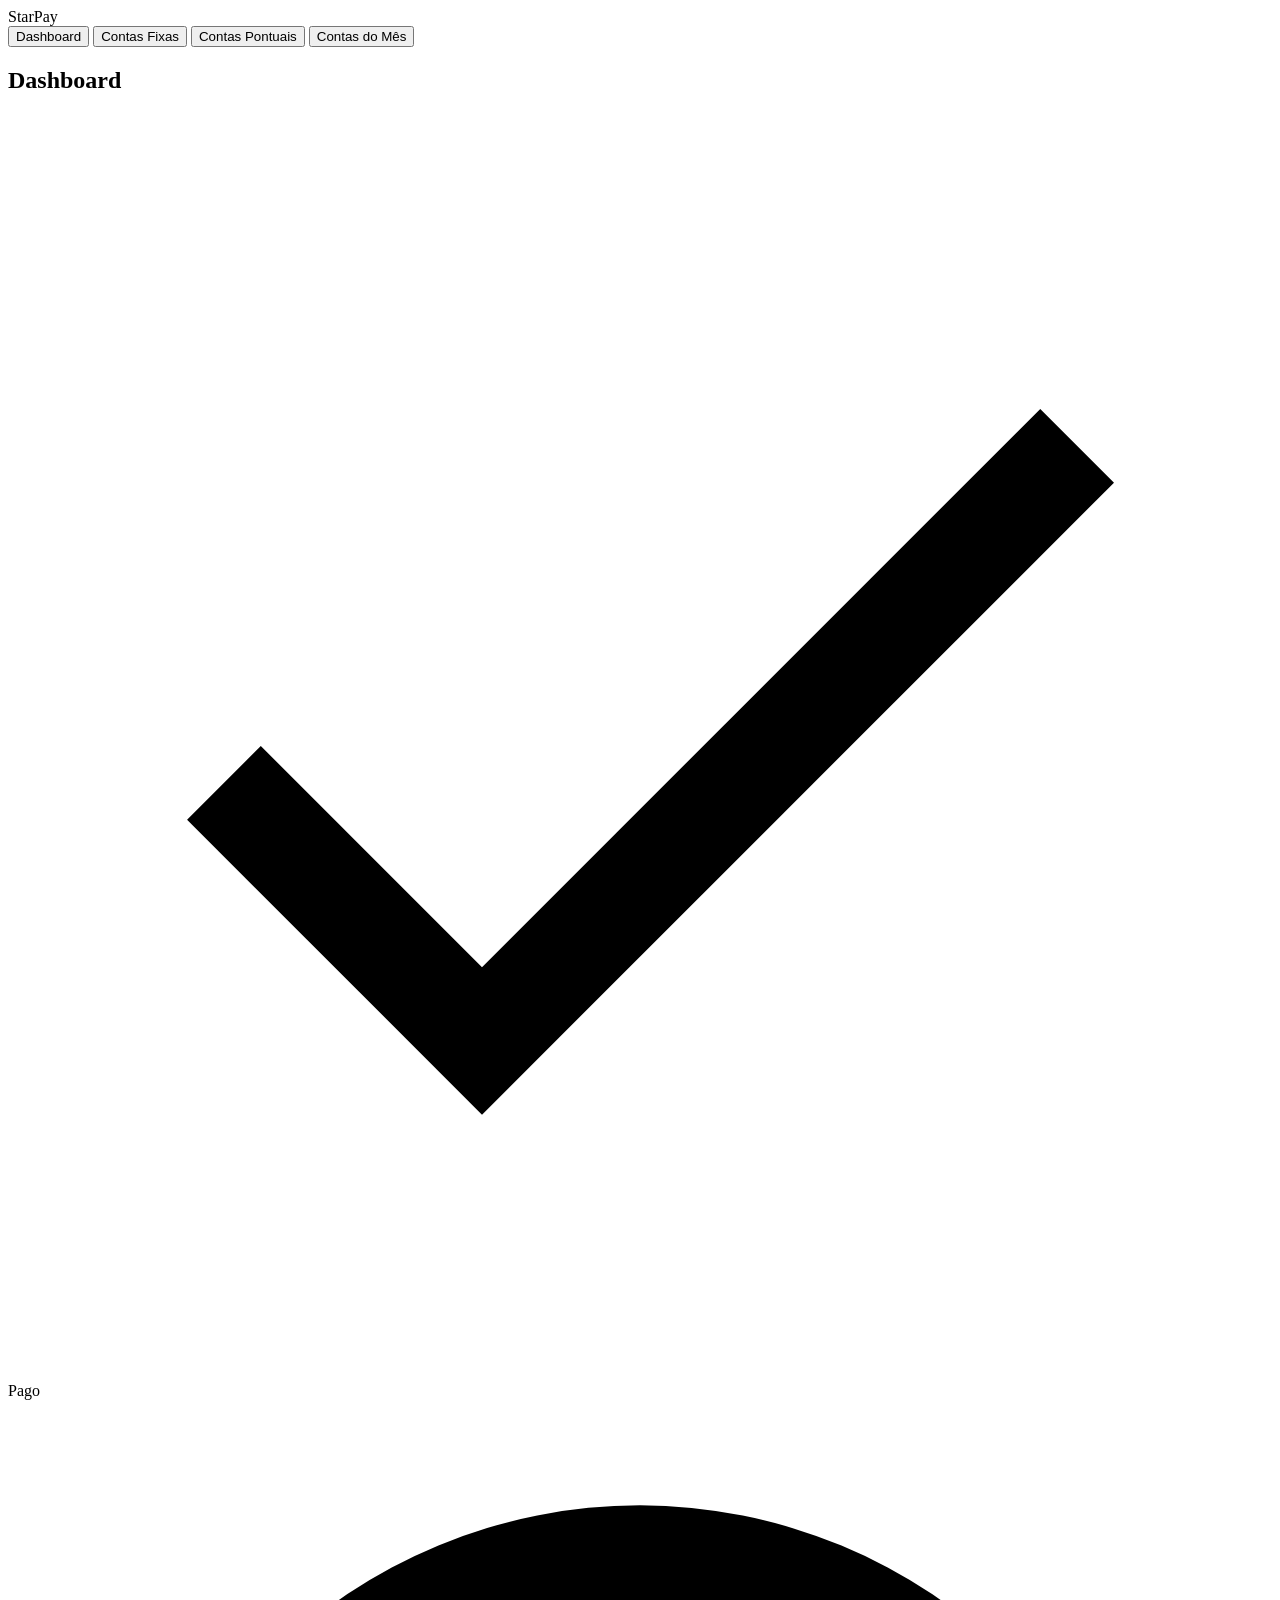
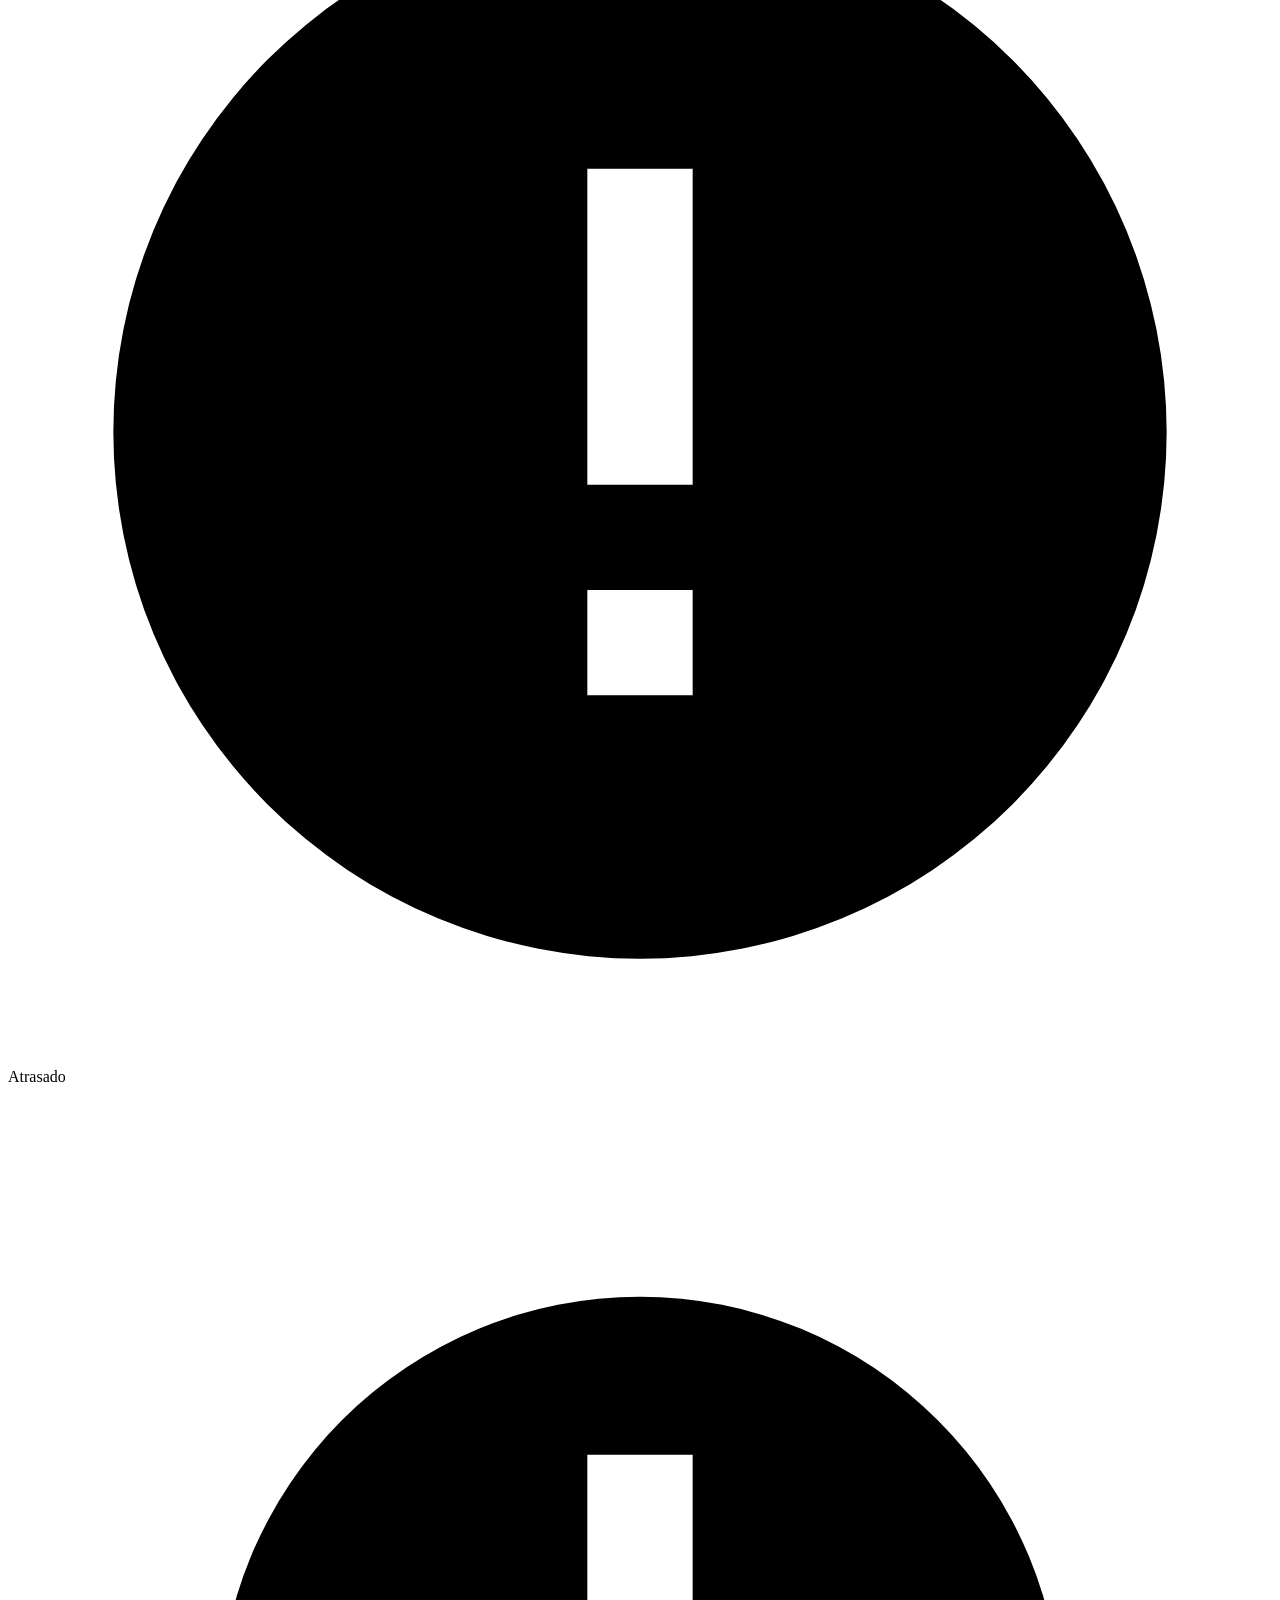
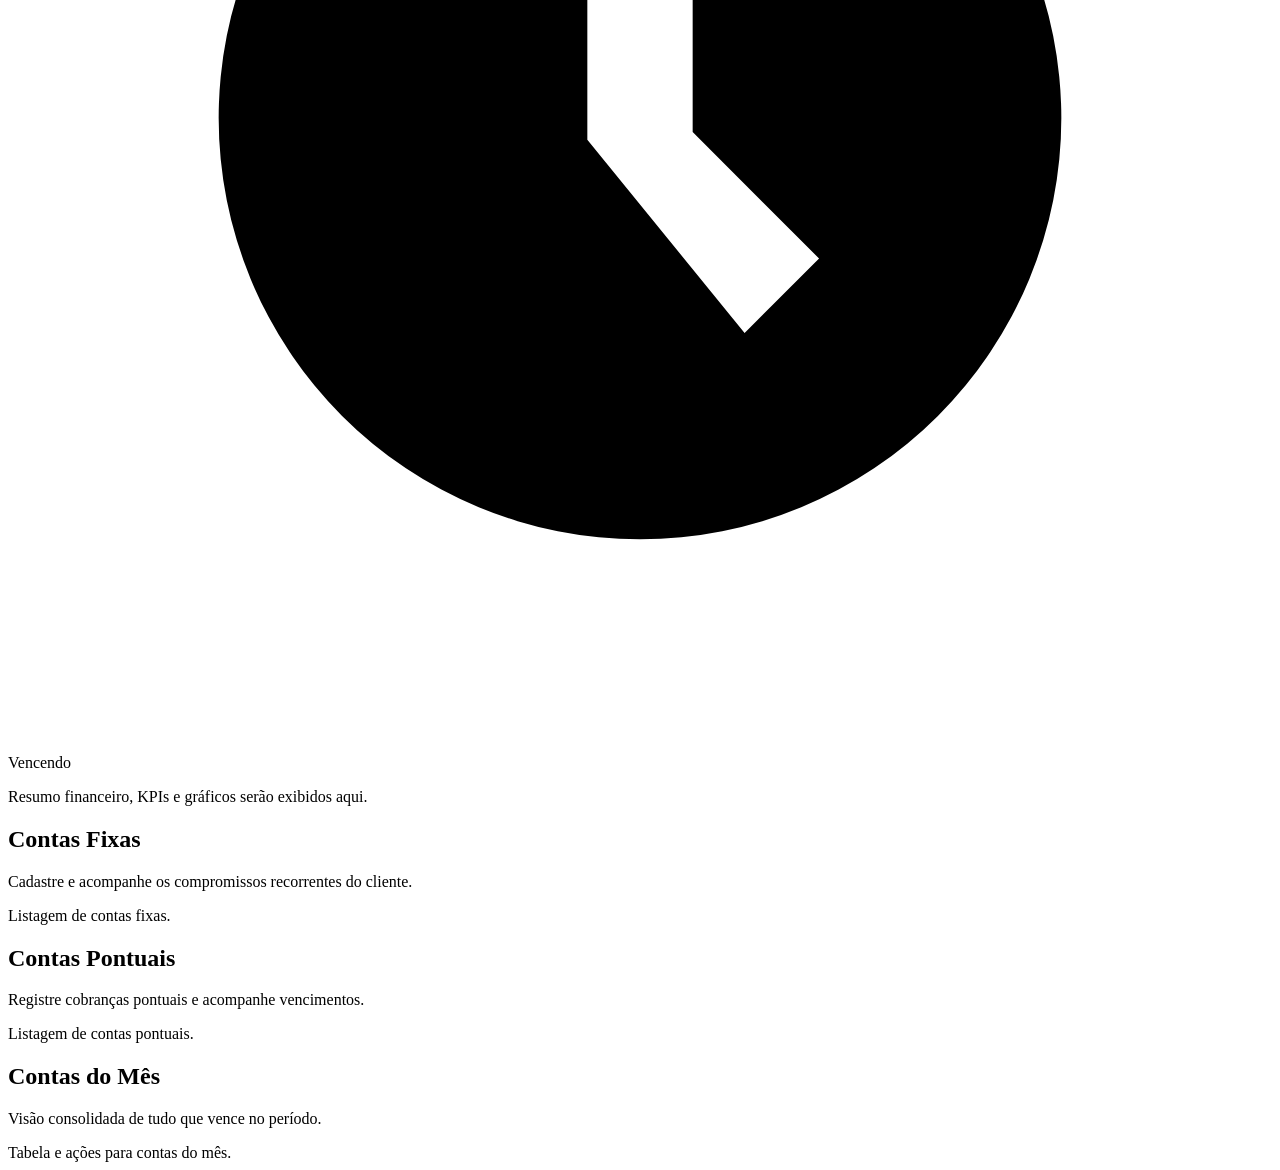
==== webapp/index.html @ 107727ef "Inline forms scripts and integrate with index" ====
<!DOCTYPE html>
<html lang="pt-BR">
<head>
  <meta charset="UTF-8" />
  <meta name="viewport" content="width=device-width, initial-scale=1.0" />
  <title>StarPay | Controle de Contas</title>
  <?!= include('Styles'); ?>
</head>
<body>
  <header class="top-nav">
    <div class="logo">StarPay</div>
    <nav class="nav-links">
      <button class="nav-link" data-section="dashboard">Dashboard</button>
      <button class="nav-link" data-section="contas-fixas">Contas Fixas</button>
      <button class="nav-link" data-section="contas-pontuais">Contas Pontuais</button>
      <button class="nav-link" data-section="contas-mes">Contas do Mês</button>
    </nav>
  </header>

  <main class="main-container">
    <section id="dashboard" class="page-section active">
      <div class="section-header">
        <h1>Dashboard</h1>
        <div class="status-legends">
          <div class="status-item">
            <span class="status-icon paid" aria-hidden="true">
              <svg viewBox="0 0 24 24" role="img" aria-label="Pago"><path d="M9 16.2 4.8 12l-1.4 1.4L9 19 21 7l-1.4-1.4z"></path></svg>
            </span>
            <span class="status-label">Pago</span>
          </div>
          <div class="status-item">
            <span class="status-icon overdue" aria-hidden="true">
              <svg viewBox="0 0 24 24" role="img" aria-label="Atrasado"><path d="M12 2a10 10 0 1 0 10 10A10.011 10.011 0 0 0 12 2zm1 11h-2V7h2zm0 4h-2v-2h2z"></path></svg>
            </span>
            <span class="status-label">Atrasado</span>
          </div>
          <div class="status-item">
            <span class="status-icon due-soon" aria-hidden="true">
              <svg viewBox="0 0 24 24" role="img" aria-label="Vencendo"><path d="M12 4a8 8 0 1 0 8 8 8.009 8.009 0 0 0-8-8zm1 8.268 2.4 2.4-1.414 1.414L11 12.414V7h2z"></path></svg>
            </span>
            <span class="status-label">Vencendo</span>
          </div>
        </div>
      </div>
      <div class="dashboard-placeholder">
        <p>Resumo financeiro, KPIs e gráficos serão exibidos aqui.</p>
      </div>
    </section>

    <section id="contas-fixas" class="page-section">
      <div class="section-header">
        <h1>Contas Fixas</h1>
        <p class="section-subtitle">Cadastre e acompanhe os compromissos recorrentes do cliente.</p>
      </div>
      <div id="conta-fixa-container" class="content-block"></div>
      <div id="lista-contas-fixas" class="content-placeholder">Listagem de contas fixas.</div>
    </section>

    <section id="contas-pontuais" class="page-section">
      <div class="section-header">
        <h1>Contas Pontuais</h1>
        <p class="section-subtitle">Registre cobranças pontuais e acompanhe vencimentos.</p>
      </div>
      <div id="conta-pontual-container" class="content-block"></div>
      <div id="lista-contas-pontuais" class="content-placeholder">Listagem de contas pontuais.</div>
    </section>

    <section id="contas-mes" class="page-section">
      <div class="section-header">
        <h1>Contas do Mês</h1>
        <p class="section-subtitle">Visão consolidada de tudo que vence no período.</p>
      </div>
      <div class="content-placeholder">Tabela e ações para contas do mês.</div>
    </section>
  </main>

  <div id="toast-container" aria-live="polite" aria-atomic="true"></div>

  <?!= include('App'); ?>
  <?!= include('components/forms'); ?>
</body>
</html>
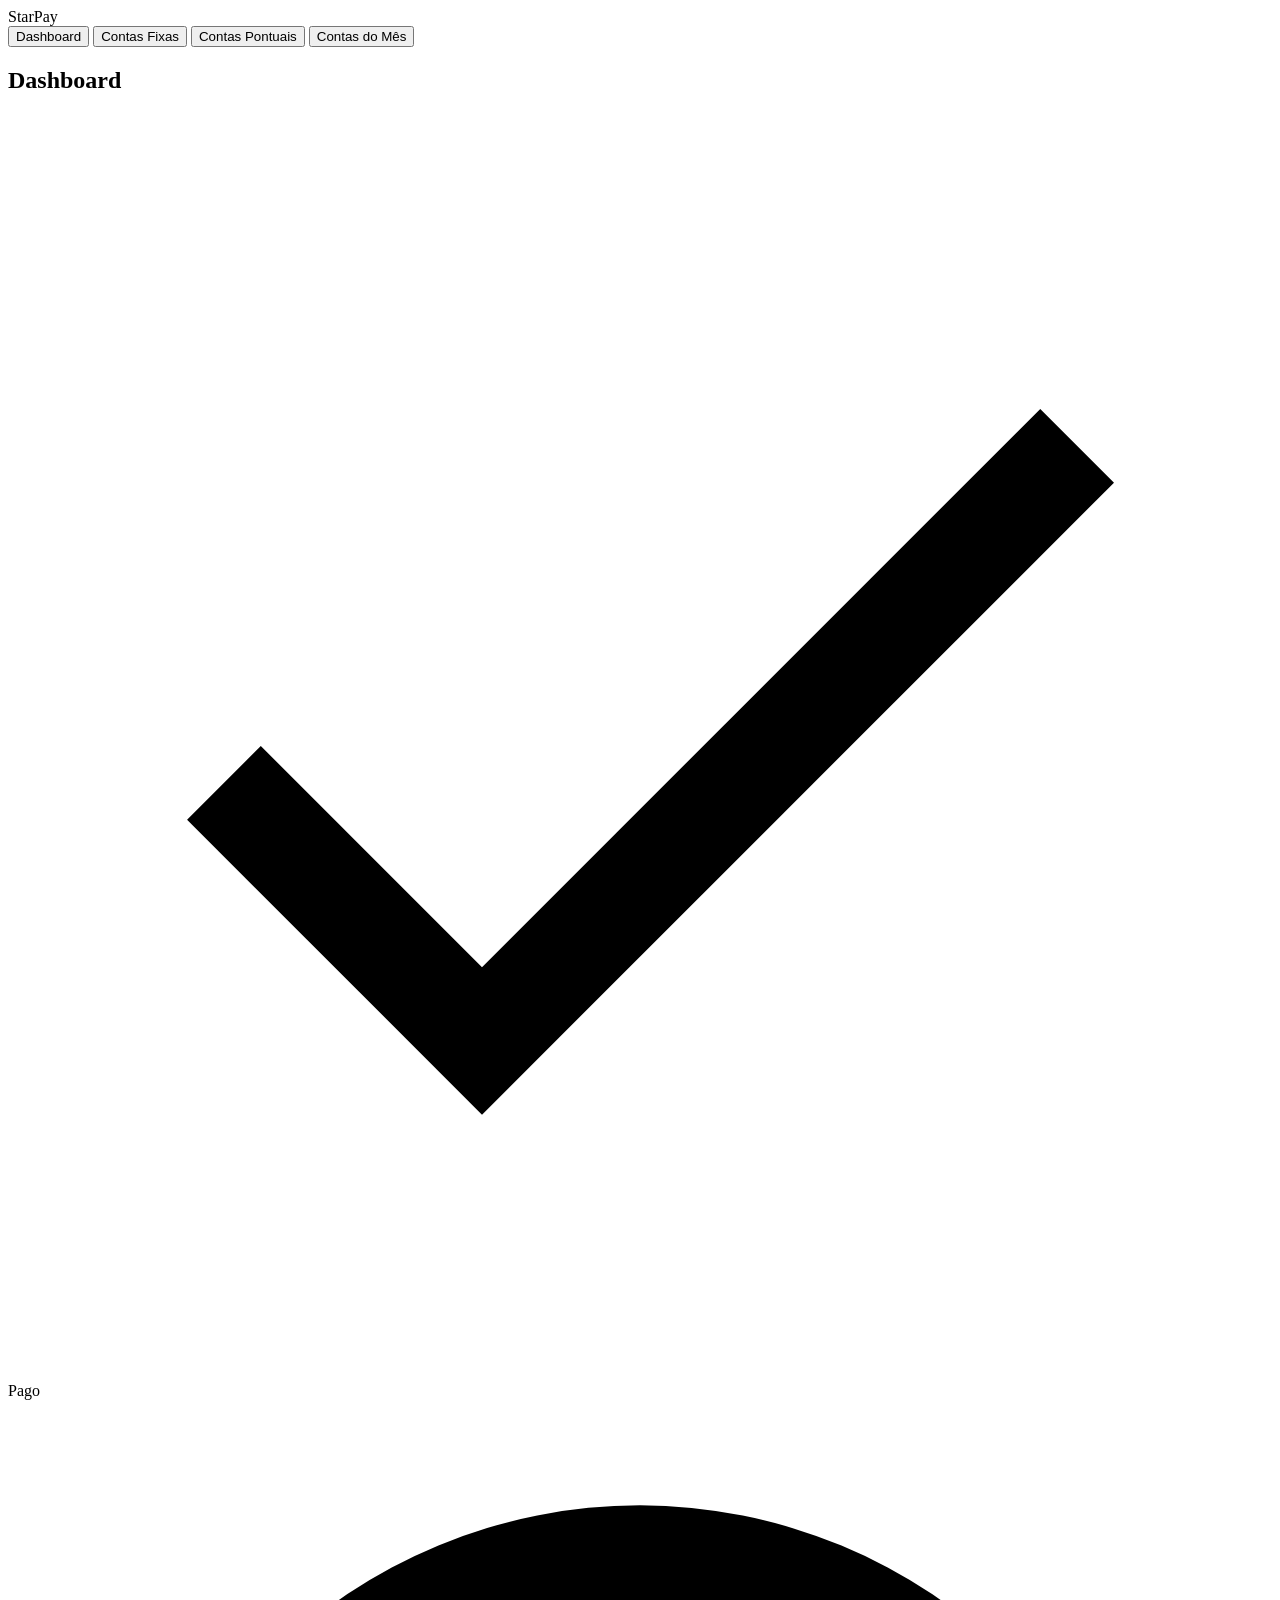
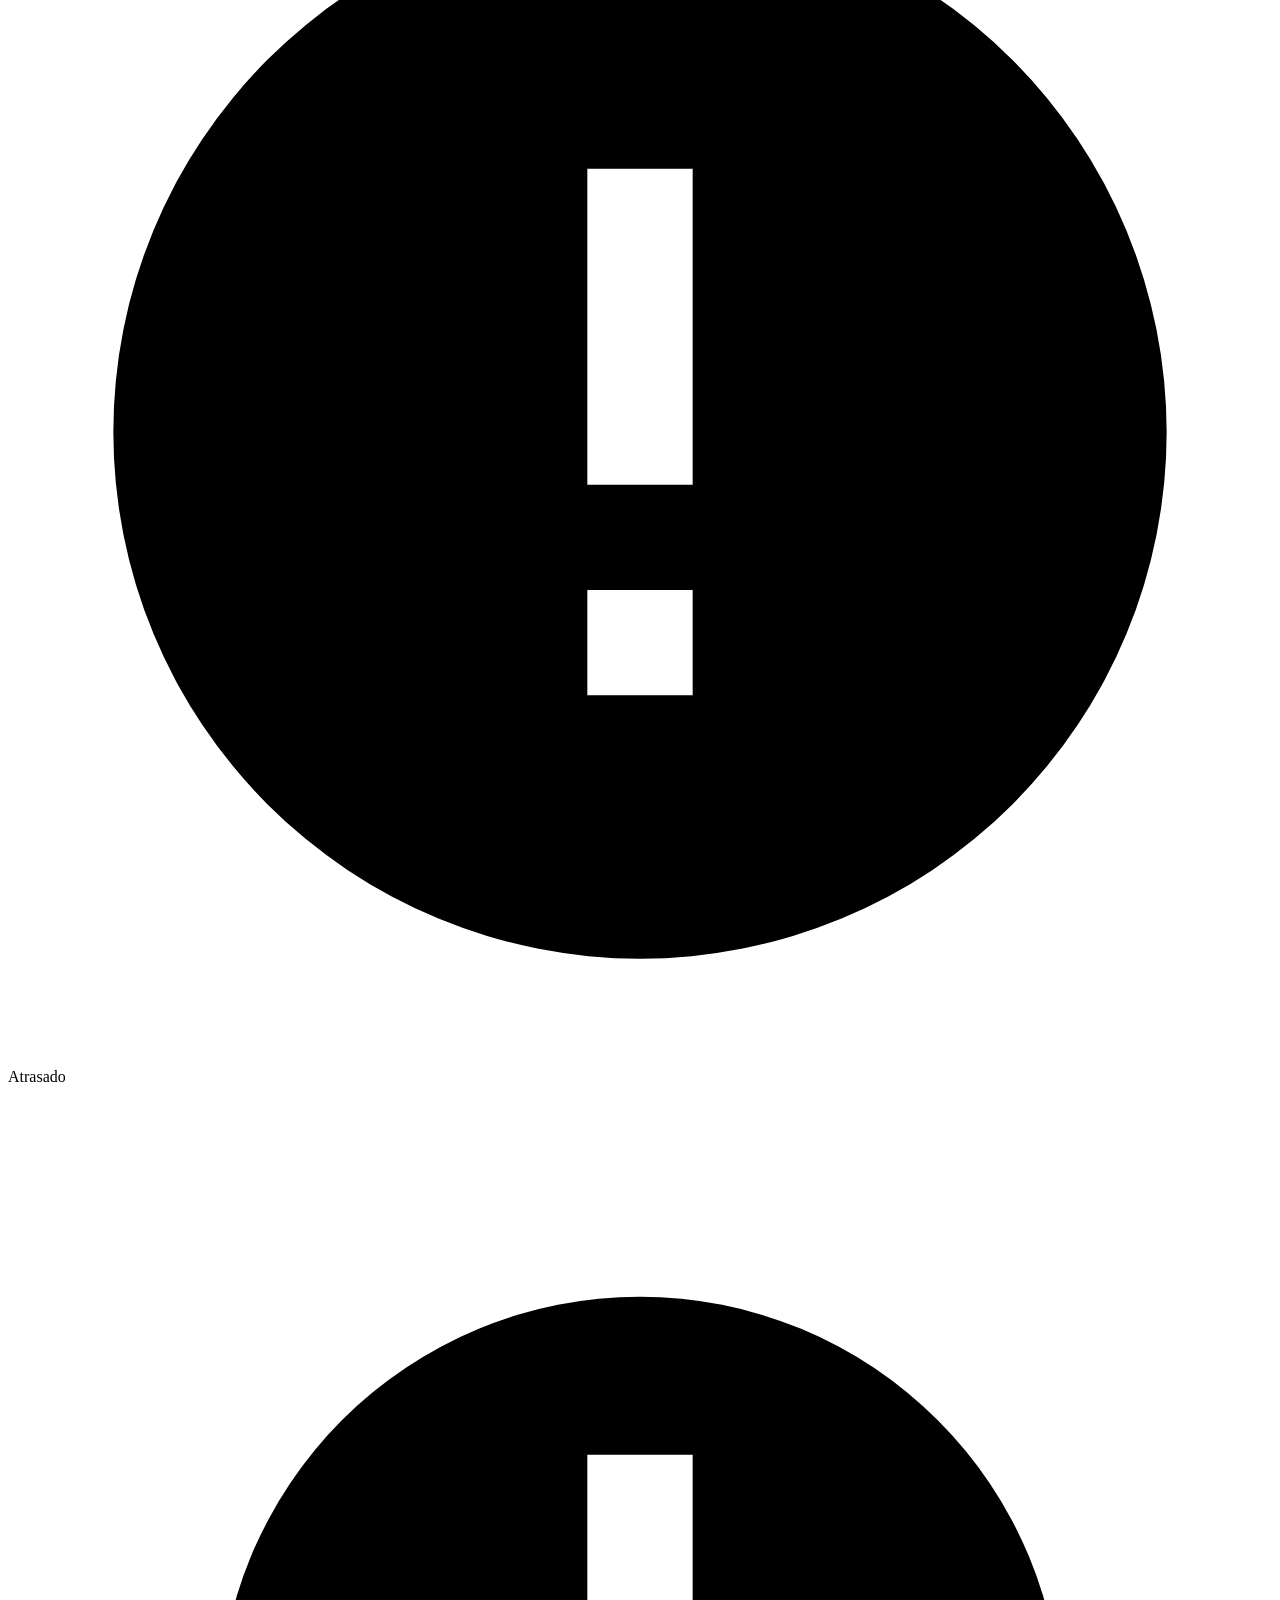
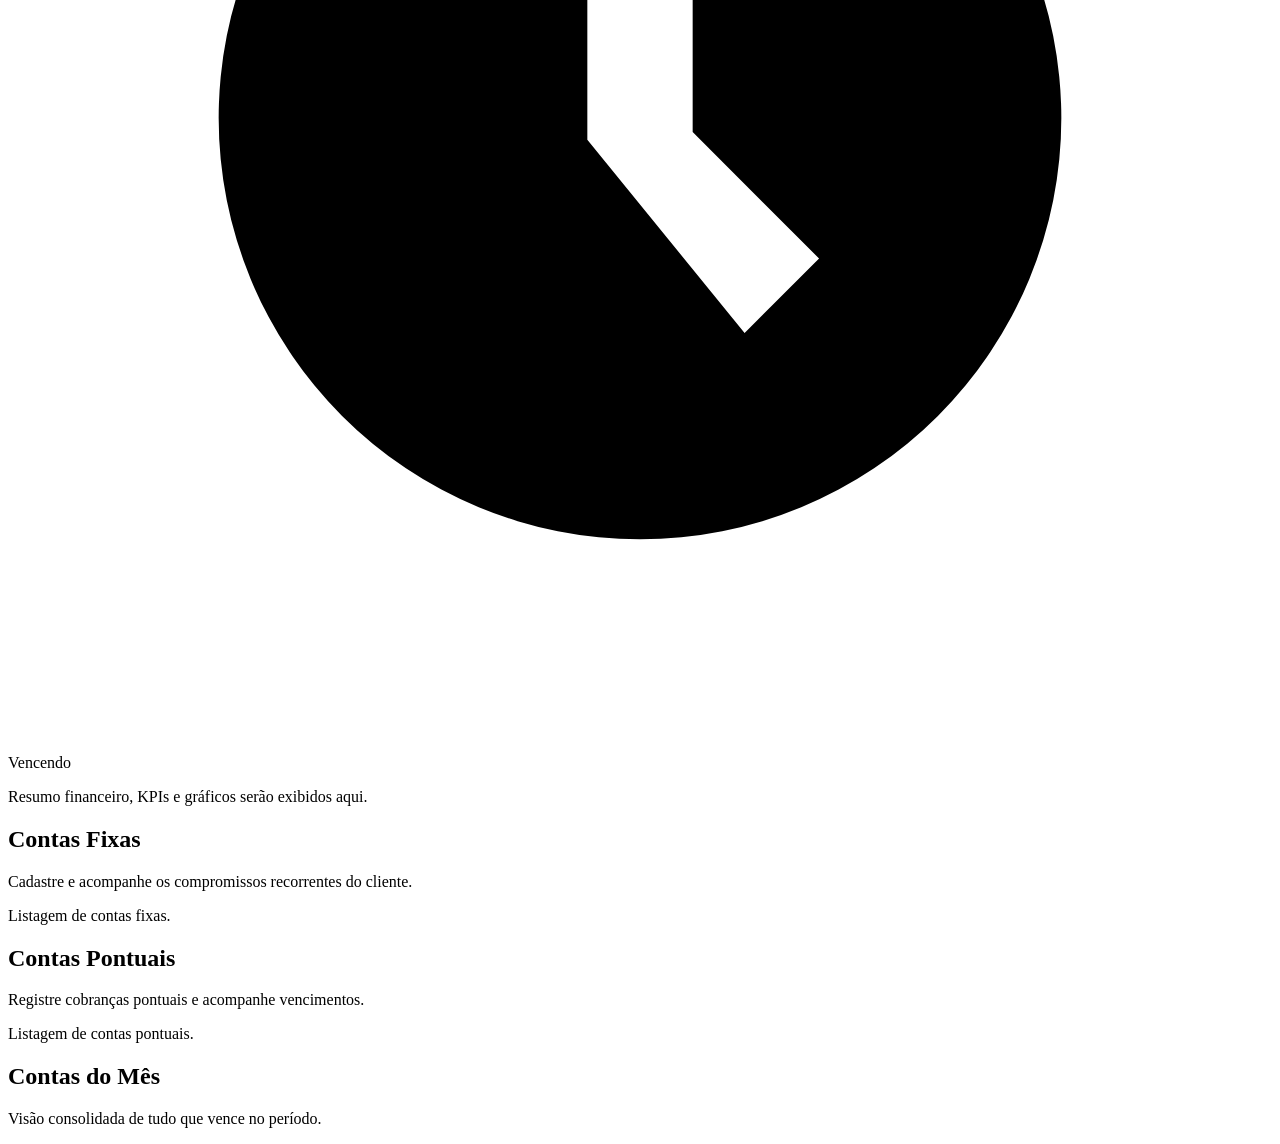
==== commit cd115a6f: "Add Apps Script index with Contas do Mês include" ====
--- a/webapp/index.html
+++ b/webapp/index.html
@@ -70,13 +70,22 @@
         <h1>Contas do Mês</h1>
         <p class="section-subtitle">Visão consolidada de tudo que vence no período.</p>
       </div>
-      <div class="content-placeholder">Tabela e ações para contas do mês.</div>
+      <?!= include('components/contasMes'); ?>
     </section>
   </main>
 
   <div id="toast-container" aria-live="polite" aria-atomic="true"></div>
 
   <?!= include('App'); ?>
-  <?!= include('components/forms'); ?>
+  <?!= include('forms'); ?>
+
+  <script>
+    // Carrega automaticamente as contas do mês assim que o DOM estiver pronto
+    document.addEventListener('DOMContentLoaded', () => {
+      if (typeof carregarContasMes === 'function') {
+        carregarContasMes();
+      }
+    });
+  </script>
 </body>
 </html>
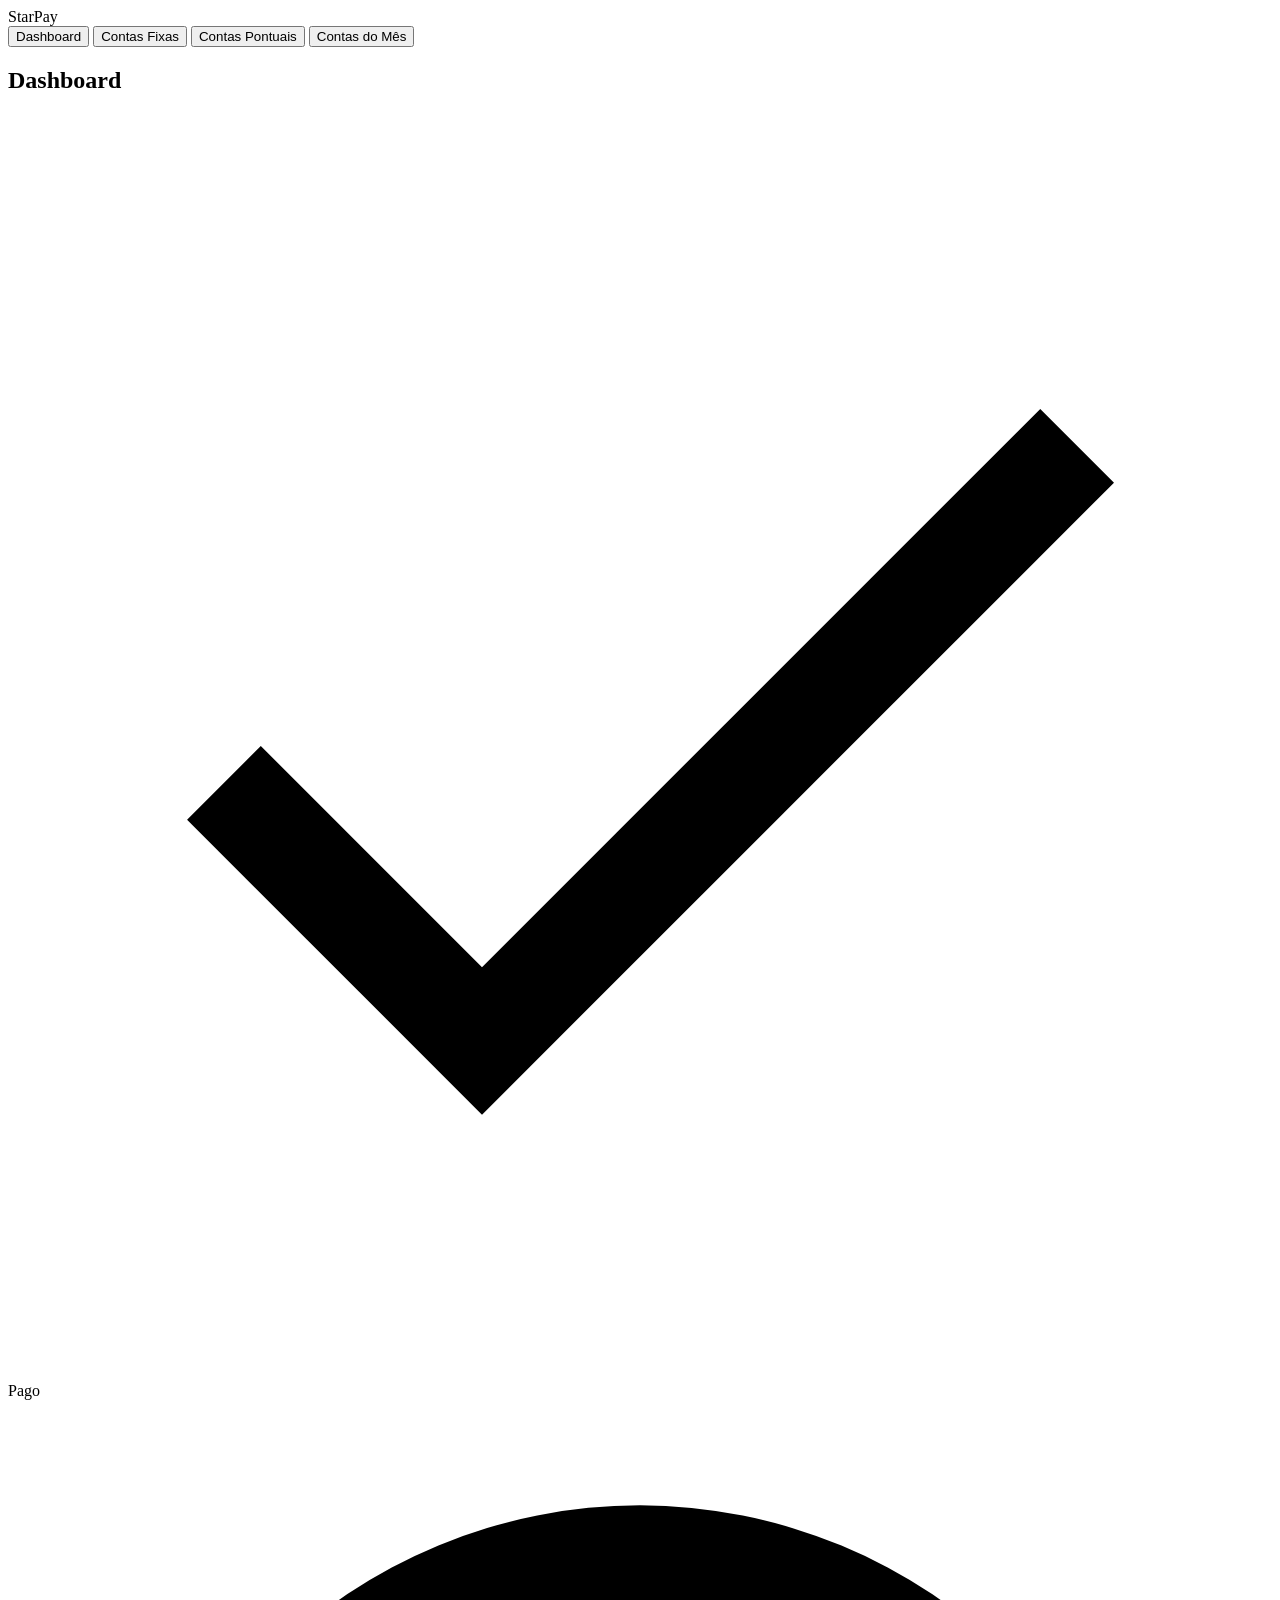
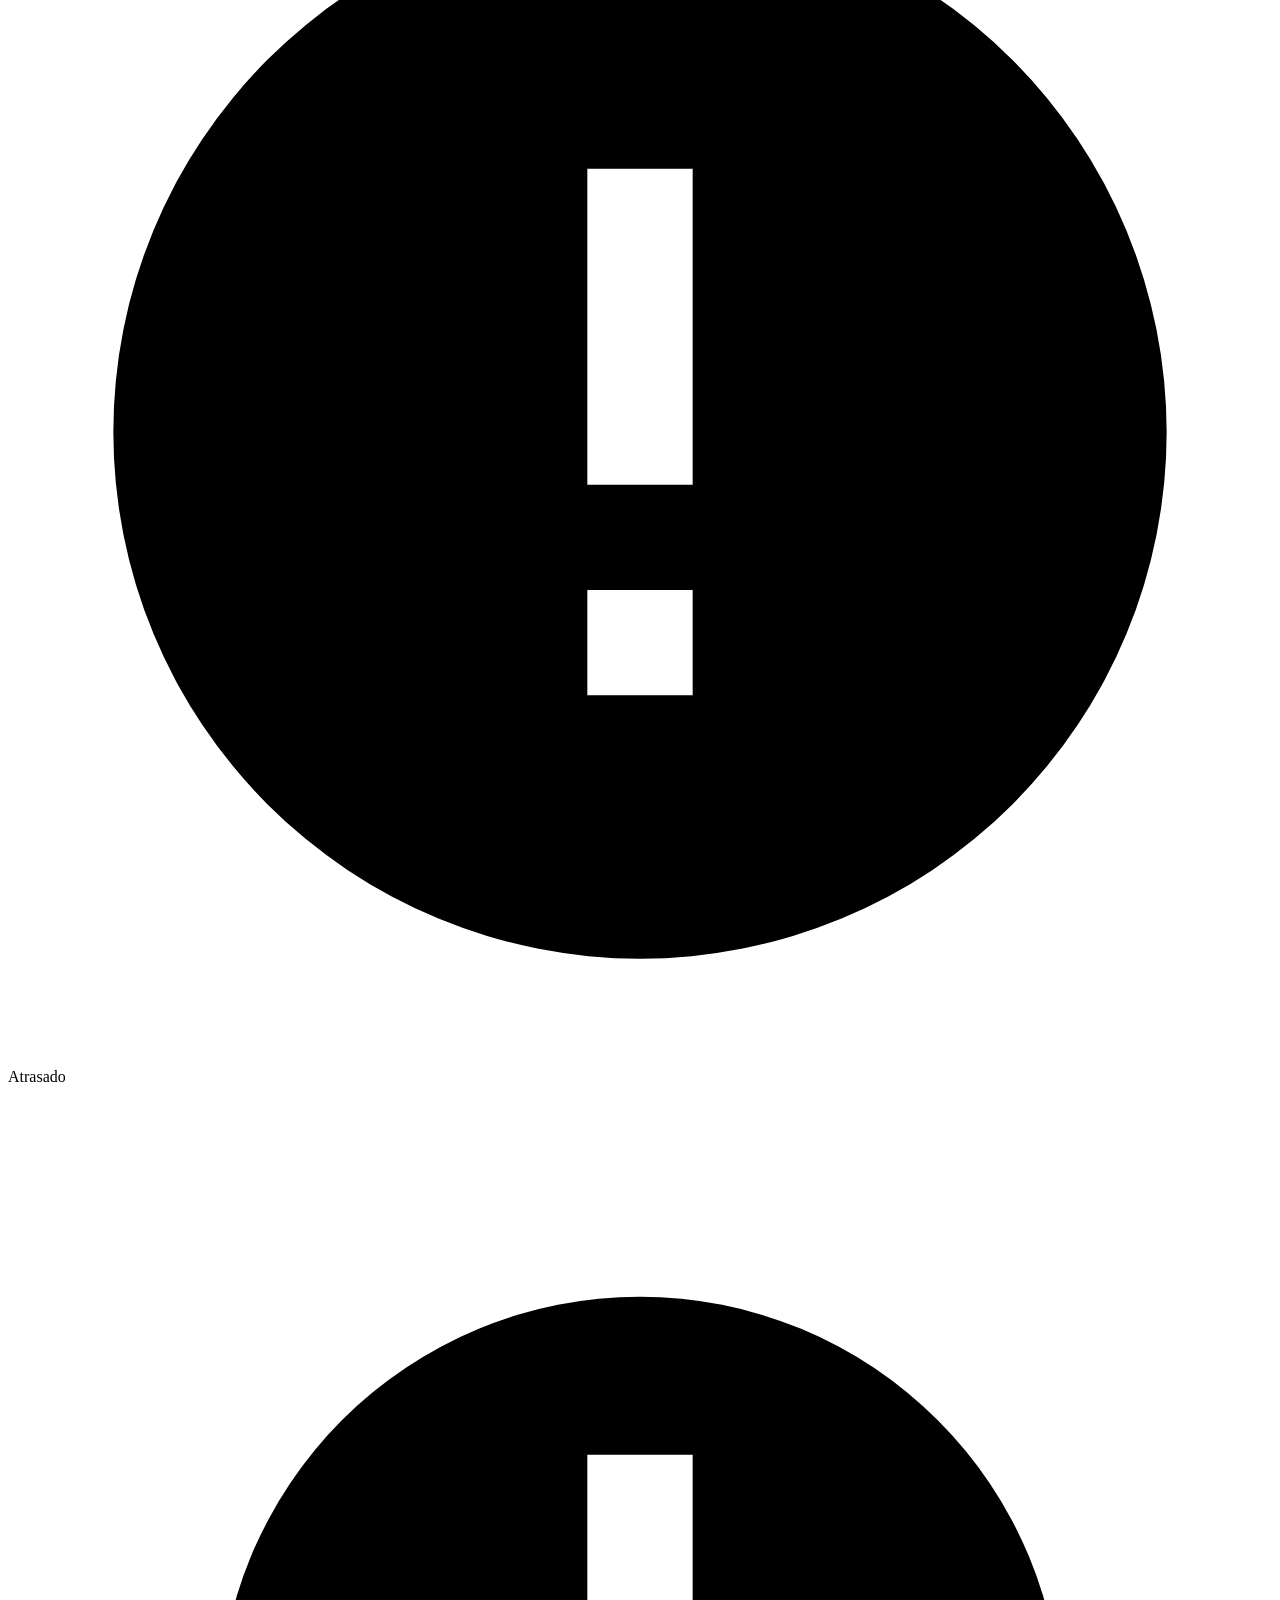
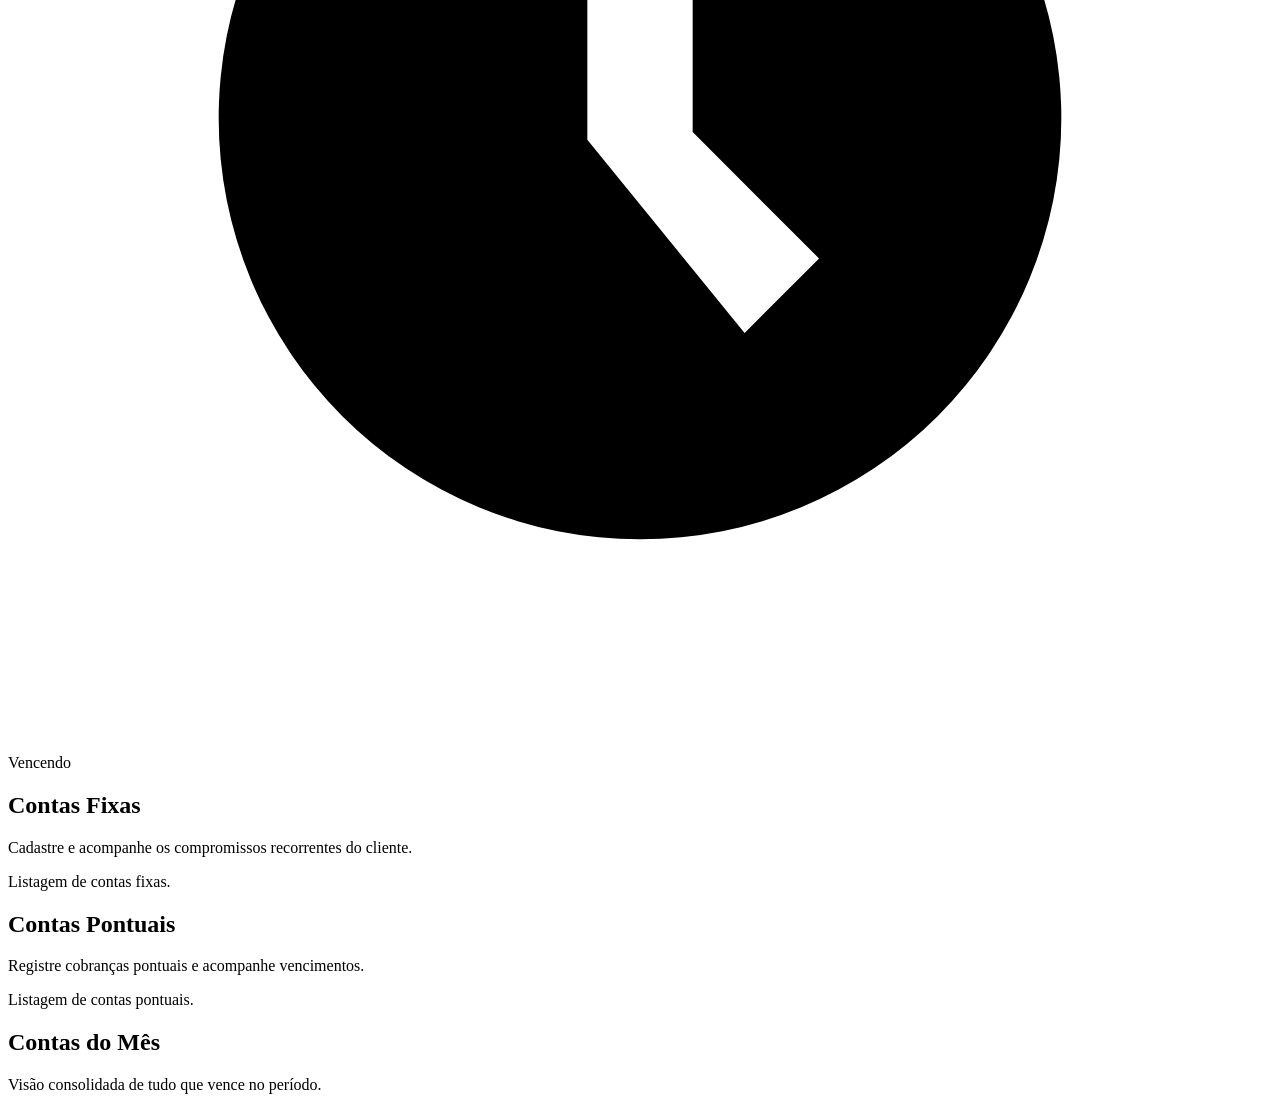
==== commit 22a3b287: "Add Apps Script index shell and dashboard setup guide" ====
--- a/webapp/index.html
+++ b/webapp/index.html
@@ -42,9 +42,7 @@
           </div>
         </div>
       </div>
-      <div class="dashboard-placeholder">
-        <p>Resumo financeiro, KPIs e gráficos serão exibidos aqui.</p>
-      </div>
+      <?!= include('components/dashboard'); ?>
     </section>
 
     <section id="contas-fixas" class="page-section">
@@ -70,7 +68,7 @@
         <h1>Contas do Mês</h1>
         <p class="section-subtitle">Visão consolidada de tudo que vence no período.</p>
       </div>
-      <?!= include('components/contasMes'); ?>
+      <?!= include('contasMes'); ?>
     </section>
   </main>
 
@@ -80,8 +78,11 @@
   <?!= include('forms'); ?>
 
   <script>
-    // Carrega automaticamente as contas do mês assim que o DOM estiver pronto
     document.addEventListener('DOMContentLoaded', () => {
+      if (typeof loadDashboard === 'function') {
+        loadDashboard();
+      }
+
       if (typeof carregarContasMes === 'function') {
         carregarContasMes();
       }
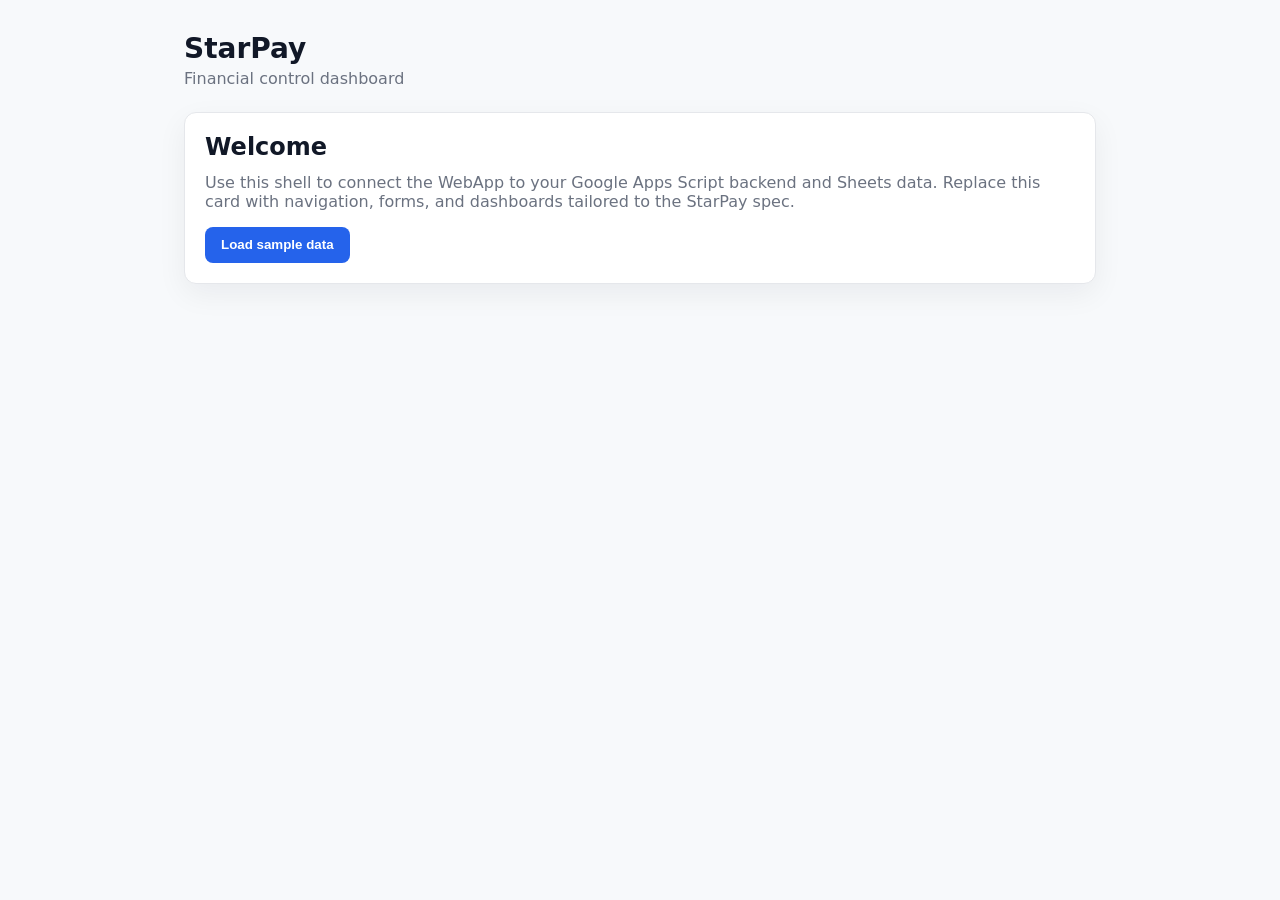
==== commit 9437e540: "Merge pull request #1 from phdpazetto-lab/codex/set-up-project-structure-and-files Set up Apps Scrip" ====
--- a/webapp/index.html
+++ b/webapp/index.html
@@ -1,92 +1,24 @@
 <!DOCTYPE html>
-<html lang="pt-BR">
-<head>
-  <meta charset="UTF-8" />
-  <meta name="viewport" content="width=device-width, initial-scale=1.0" />
-  <title>StarPay | Controle de Contas</title>
-  <?!= include('Styles'); ?>
-</head>
-<body>
-  <header class="top-nav">
-    <div class="logo">StarPay</div>
-    <nav class="nav-links">
-      <button class="nav-link" data-section="dashboard">Dashboard</button>
-      <button class="nav-link" data-section="contas-fixas">Contas Fixas</button>
-      <button class="nav-link" data-section="contas-pontuais">Contas Pontuais</button>
-      <button class="nav-link" data-section="contas-mes">Contas do Mês</button>
-    </nav>
-  </header>
-
-  <main class="main-container">
-    <section id="dashboard" class="page-section active">
-      <div class="section-header">
-        <h1>Dashboard</h1>
-        <div class="status-legends">
-          <div class="status-item">
-            <span class="status-icon paid" aria-hidden="true">
-              <svg viewBox="0 0 24 24" role="img" aria-label="Pago"><path d="M9 16.2 4.8 12l-1.4 1.4L9 19 21 7l-1.4-1.4z"></path></svg>
-            </span>
-            <span class="status-label">Pago</span>
-          </div>
-          <div class="status-item">
-            <span class="status-icon overdue" aria-hidden="true">
-              <svg viewBox="0 0 24 24" role="img" aria-label="Atrasado"><path d="M12 2a10 10 0 1 0 10 10A10.011 10.011 0 0 0 12 2zm1 11h-2V7h2zm0 4h-2v-2h2z"></path></svg>
-            </span>
-            <span class="status-label">Atrasado</span>
-          </div>
-          <div class="status-item">
-            <span class="status-icon due-soon" aria-hidden="true">
-              <svg viewBox="0 0 24 24" role="img" aria-label="Vencendo"><path d="M12 4a8 8 0 1 0 8 8 8.009 8.009 0 0 0-8-8zm1 8.268 2.4 2.4-1.414 1.414L11 12.414V7h2z"></path></svg>
-            </span>
-            <span class="status-label">Vencendo</span>
-          </div>
-        </div>
-      </div>
-      <?!= include('components/dashboard'); ?>
-    </section>
-
-    <section id="contas-fixas" class="page-section">
-      <div class="section-header">
-        <h1>Contas Fixas</h1>
-        <p class="section-subtitle">Cadastre e acompanhe os compromissos recorrentes do cliente.</p>
-      </div>
-      <div id="conta-fixa-container" class="content-block"></div>
-      <div id="lista-contas-fixas" class="content-placeholder">Listagem de contas fixas.</div>
-    </section>
-
-    <section id="contas-pontuais" class="page-section">
-      <div class="section-header">
-        <h1>Contas Pontuais</h1>
-        <p class="section-subtitle">Registre cobranças pontuais e acompanhe vencimentos.</p>
-      </div>
-      <div id="conta-pontual-container" class="content-block"></div>
-      <div id="lista-contas-pontuais" class="content-placeholder">Listagem de contas pontuais.</div>
-    </section>
-
-    <section id="contas-mes" class="page-section">
-      <div class="section-header">
-        <h1>Contas do Mês</h1>
-        <p class="section-subtitle">Visão consolidada de tudo que vence no período.</p>
-      </div>
-      <?!= include('contasMes'); ?>
-    </section>
-  </main>
-
-  <div id="toast-container" aria-live="polite" aria-atomic="true"></div>
-
-  <?!= include('App'); ?>
-  <?!= include('forms'); ?>
-
-  <script>
-    document.addEventListener('DOMContentLoaded', () => {
-      if (typeof loadDashboard === 'function') {
-        loadDashboard();
-      }
-
-      if (typeof carregarContasMes === 'function') {
-        carregarContasMes();
-      }
-    });
-  </script>
-</body>
+<html lang="en">
+  <head>
+    <meta charset="UTF-8" />
+    <meta name="viewport" content="width=device-width, initial-scale=1.0" />
+    <title>StarPay WebApp</title>
+    <link rel="stylesheet" href="./styles.css" />
+  </head>
+  <body>
+    <div id="app" class="app-shell">
+      <header class="app-header">
+        <h1>StarPay</h1>
+        <p class="subtitle">Financial control dashboard</p>
+      </header>
+      <main class="app-main">
+        <section class="card" id="main-content">
+          <h2>Welcome</h2>
+          <p>Connect this shell to your Google Apps Script backend to start building the StarPay experience.</p>
+        </section>
+      </main>
+    </div>
+    <script type="module" src="./app.js"></script>
+  </body>
 </html>
--- a/webapp/styles.css
+++ b/webapp/styles.css
@@ -0,0 +1,87 @@
+:root {
+  --bg: #f7f9fb;
+  --card: #ffffff;
+  --text: #111827;
+  --muted: #6b7280;
+  --accent: #2563eb;
+  --border: #e5e7eb;
+}
+
+* {
+  box-sizing: border-box;
+}
+
+body {
+  margin: 0;
+  font-family: "Inter", system-ui, -apple-system, BlinkMacSystemFont, "Segoe UI", sans-serif;
+  background: var(--bg);
+  color: var(--text);
+}
+
+.app-shell {
+  min-height: 100vh;
+  display: flex;
+  flex-direction: column;
+  max-width: 960px;
+  margin: 0 auto;
+  padding: 2rem 1.5rem 3rem;
+}
+
+.app-header {
+  display: flex;
+  flex-direction: column;
+  gap: 0.25rem;
+  margin-bottom: 1.5rem;
+}
+
+.app-header h1 {
+  font-size: 1.75rem;
+  margin: 0;
+}
+
+.subtitle {
+  color: var(--muted);
+  margin: 0;
+}
+
+.app-main {
+  display: grid;
+  gap: 1rem;
+}
+
+.card {
+  background: var(--card);
+  border: 1px solid var(--border);
+  border-radius: 12px;
+  padding: 1.25rem;
+  box-shadow: 0 10px 30px rgba(17, 24, 39, 0.06);
+}
+
+.card h2 {
+  margin-top: 0;
+  margin-bottom: 0.75rem;
+}
+
+.button-primary {
+  display: inline-flex;
+  align-items: center;
+  gap: 0.35rem;
+  padding: 0.65rem 1rem;
+  background: var(--accent);
+  color: #fff;
+  border-radius: 8px;
+  border: none;
+  cursor: pointer;
+  font-weight: 600;
+  transition: transform 120ms ease, box-shadow 120ms ease;
+}
+
+.button-primary:hover {
+  transform: translateY(-1px);
+  box-shadow: 0 10px 20px rgba(37, 99, 235, 0.2);
+}
+
+.section-description {
+  color: var(--muted);
+  margin-top: 0;
+}
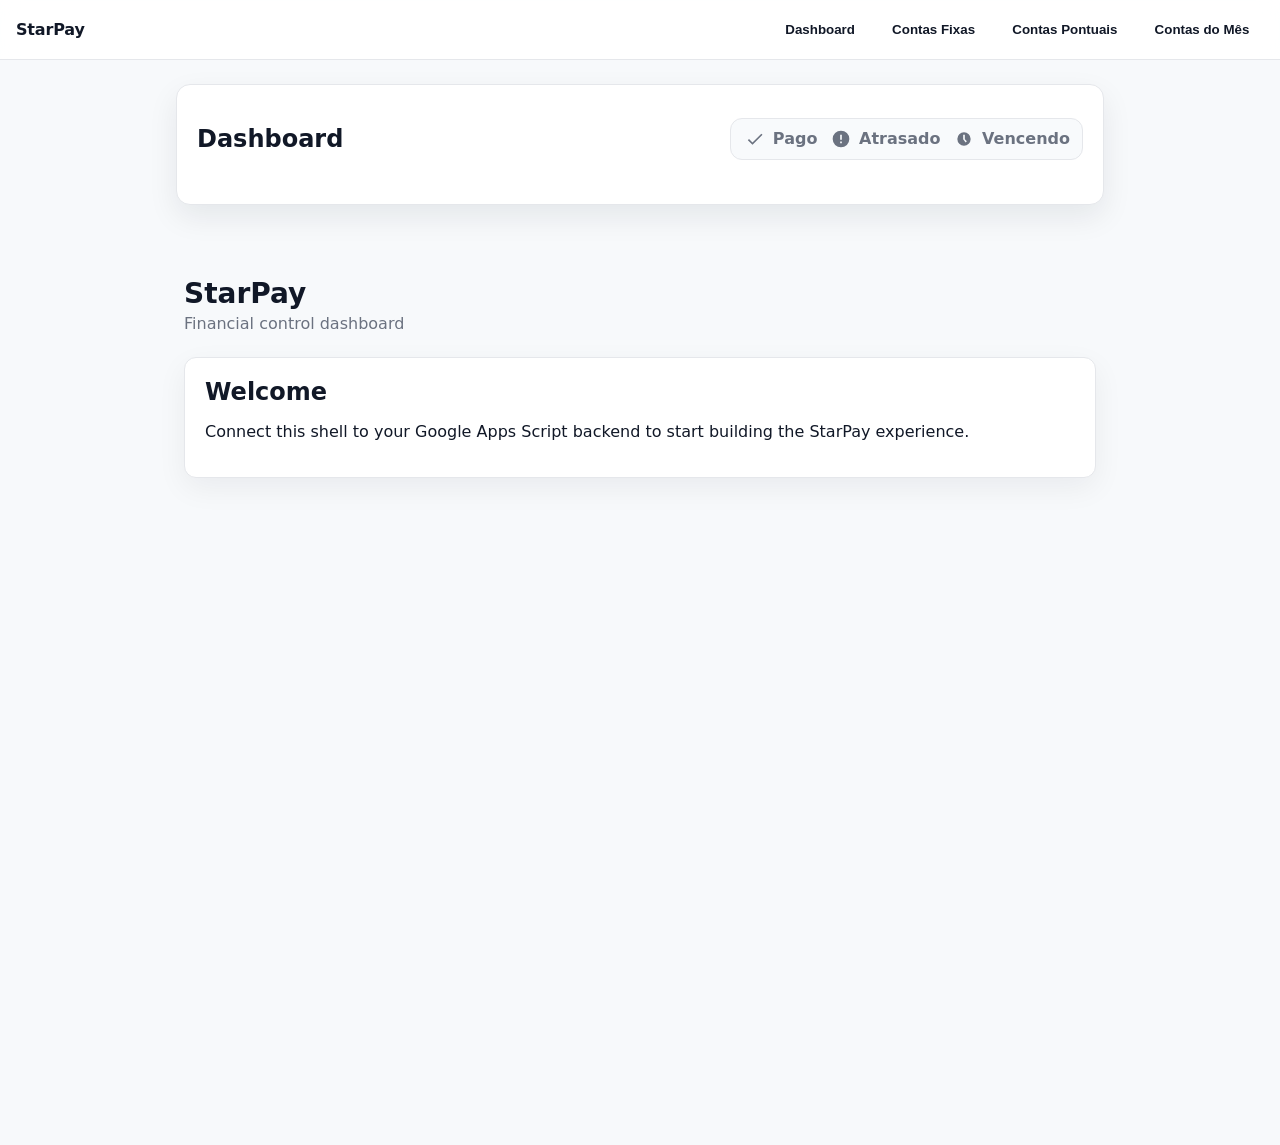
==== commit b5c33c44: "Merge branch 'ReadMe' into codex/add-kpi-computation-and-rendering" ====
--- a/webapp/index.html
+++ b/webapp/index.html
@@ -1,4 +1,94 @@
 <!DOCTYPE html>
+<html lang="pt-BR">
+<head>
+  <meta charset="UTF-8" />
+  <meta name="viewport" content="width=device-width, initial-scale=1.0" />
+  <title>StarPay | Controle de Contas</title>
+  <?!= include('Styles'); ?>
+</head>
+<body>
+  <header class="top-nav">
+    <div class="logo">StarPay</div>
+    <nav class="nav-links">
+      <button class="nav-link" data-section="dashboard">Dashboard</button>
+      <button class="nav-link" data-section="contas-fixas">Contas Fixas</button>
+      <button class="nav-link" data-section="contas-pontuais">Contas Pontuais</button>
+      <button class="nav-link" data-section="contas-mes">Contas do Mês</button>
+    </nav>
+  </header>
+
+  <main class="main-container">
+    <section id="dashboard" class="page-section active">
+      <div class="section-header">
+        <h1>Dashboard</h1>
+        <div class="status-legends">
+          <div class="status-item">
+            <span class="status-icon paid" aria-hidden="true">
+              <svg viewBox="0 0 24 24" role="img" aria-label="Pago"><path d="M9 16.2 4.8 12l-1.4 1.4L9 19 21 7l-1.4-1.4z"></path></svg>
+            </span>
+            <span class="status-label">Pago</span>
+          </div>
+          <div class="status-item">
+            <span class="status-icon overdue" aria-hidden="true">
+              <svg viewBox="0 0 24 24" role="img" aria-label="Atrasado"><path d="M12 2a10 10 0 1 0 10 10A10.011 10.011 0 0 0 12 2zm1 11h-2V7h2zm0 4h-2v-2h2z"></path></svg>
+            </span>
+            <span class="status-label">Atrasado</span>
+          </div>
+          <div class="status-item">
+            <span class="status-icon due-soon" aria-hidden="true">
+              <svg viewBox="0 0 24 24" role="img" aria-label="Vencendo"><path d="M12 4a8 8 0 1 0 8 8 8.009 8.009 0 0 0-8-8zm1 8.268 2.4 2.4-1.414 1.414L11 12.414V7h2z"></path></svg>
+            </span>
+            <span class="status-label">Vencendo</span>
+          </div>
+        </div>
+      </div>
+      <?!= include('components/dashboard'); ?>
+    </section>
+
+    <section id="contas-fixas" class="page-section">
+      <div class="section-header">
+        <h1>Contas Fixas</h1>
+        <p class="section-subtitle">Cadastre e acompanhe os compromissos recorrentes do cliente.</p>
+      </div>
+      <div id="conta-fixa-container" class="content-block"></div>
+      <div id="lista-contas-fixas" class="content-placeholder">Listagem de contas fixas.</div>
+    </section>
+
+    <section id="contas-pontuais" class="page-section">
+      <div class="section-header">
+        <h1>Contas Pontuais</h1>
+        <p class="section-subtitle">Registre cobranças pontuais e acompanhe vencimentos.</p>
+      </div>
+      <div id="conta-pontual-container" class="content-block"></div>
+      <div id="lista-contas-pontuais" class="content-placeholder">Listagem de contas pontuais.</div>
+    </section>
+
+    <section id="contas-mes" class="page-section">
+      <div class="section-header">
+        <h1>Contas do Mês</h1>
+        <p class="section-subtitle">Visão consolidada de tudo que vence no período.</p>
+      </div>
+      <?!= include('contasMes'); ?>
+    </section>
+  </main>
+
+  <div id="toast-container" aria-live="polite" aria-atomic="true"></div>
+
+  <?!= include('App'); ?>
+  <?!= include('forms'); ?>
+
+  <script>
+    document.addEventListener('DOMContentLoaded', () => {
+      if (typeof loadDashboard === 'function') {
+        loadDashboard();
+      }
+
+      if (typeof carregarContasMes === 'function') {
+        carregarContasMes();
+      }
+    });
+  </script>
+</body>
 <html lang="en">
   <head>
     <meta charset="UTF-8" />
--- a/webapp/styles.css
+++ b/webapp/styles.css
@@ -42,6 +42,148 @@
 .subtitle {
   color: var(--muted);
   margin: 0;
+}
+
+.top-nav {
+  position: sticky;
+  top: 0;
+  z-index: 10;
+  display: flex;
+  align-items: center;
+  justify-content: space-between;
+  gap: 1rem;
+  padding: 0.75rem 1rem;
+  background: rgba(255, 255, 255, 0.9);
+  backdrop-filter: blur(10px);
+  border-bottom: 1px solid var(--border);
+}
+
+.logo {
+  font-weight: 700;
+  letter-spacing: -0.01em;
+}
+
+.nav-links {
+  display: flex;
+  align-items: center;
+  gap: 0.5rem;
+}
+
+.nav-link {
+  padding: 0.55rem 0.85rem;
+  background: transparent;
+  border: 1px solid transparent;
+  border-radius: 10px;
+  color: var(--text);
+  font-weight: 600;
+  cursor: pointer;
+  transition: background 120ms ease, color 120ms ease, border-color 120ms ease, transform 120ms ease;
+}
+
+.nav-link:hover,
+.nav-link:focus-visible {
+  background: #eef2ff;
+  border-color: #e0e7ff;
+  outline: none;
+  transform: translateY(-1px);
+}
+
+.nav-link.active {
+  background: var(--accent);
+  border-color: var(--accent);
+  color: #fff;
+  box-shadow: 0 10px 20px rgba(37, 99, 235, 0.25);
+}
+
+.main-container {
+  max-width: 960px;
+  margin: 1.5rem auto 2.5rem;
+  padding: 0 1rem;
+  display: grid;
+  gap: 1.25rem;
+}
+
+.page-section {
+  display: none;
+  background: var(--card);
+  border: 1px solid var(--border);
+  border-radius: 14px;
+  padding: 1.25rem;
+  box-shadow: 0 12px 30px rgba(17, 24, 39, 0.08);
+}
+
+.page-section.active {
+  display: block;
+}
+
+.section-header {
+  display: flex;
+  align-items: center;
+  justify-content: space-between;
+  gap: 1rem;
+  flex-wrap: wrap;
+  margin-bottom: 0.75rem;
+}
+
+.status-legends {
+  display: inline-flex;
+  align-items: center;
+  gap: 0.75rem;
+  padding: 0.5rem 0.75rem;
+  background: #f8fafc;
+  border: 1px solid var(--border);
+  border-radius: 12px;
+}
+
+.status-item {
+  display: inline-flex;
+  align-items: center;
+  gap: 0.35rem;
+  color: var(--muted);
+  font-weight: 600;
+}
+
+.status-icon {
+  display: inline-flex;
+  width: 24px;
+  height: 24px;
+  align-items: center;
+  justify-content: center;
+}
+
+.status-icon svg {
+  width: 20px;
+  height: 20px;
+  fill: currentColor;
+}
+
+.status-icon.paid {
+  color: var(--success);
+}
+
+.status-icon.overdue {
+  color: var(--danger);
+}
+
+.status-icon.due-soon {
+  color: var(--warning);
+}
+
+.dashboard-placeholder,
+.content-placeholder {
+  padding: 1rem;
+  border: 1px dashed var(--border);
+  border-radius: 10px;
+  color: var(--muted);
+  background: #f9fafb;
+}
+
+.dashboard-placeholder {
+  min-height: 120px;
+}
+
+.content-placeholder {
+  min-height: 100px;
 }
 
 .app-main {
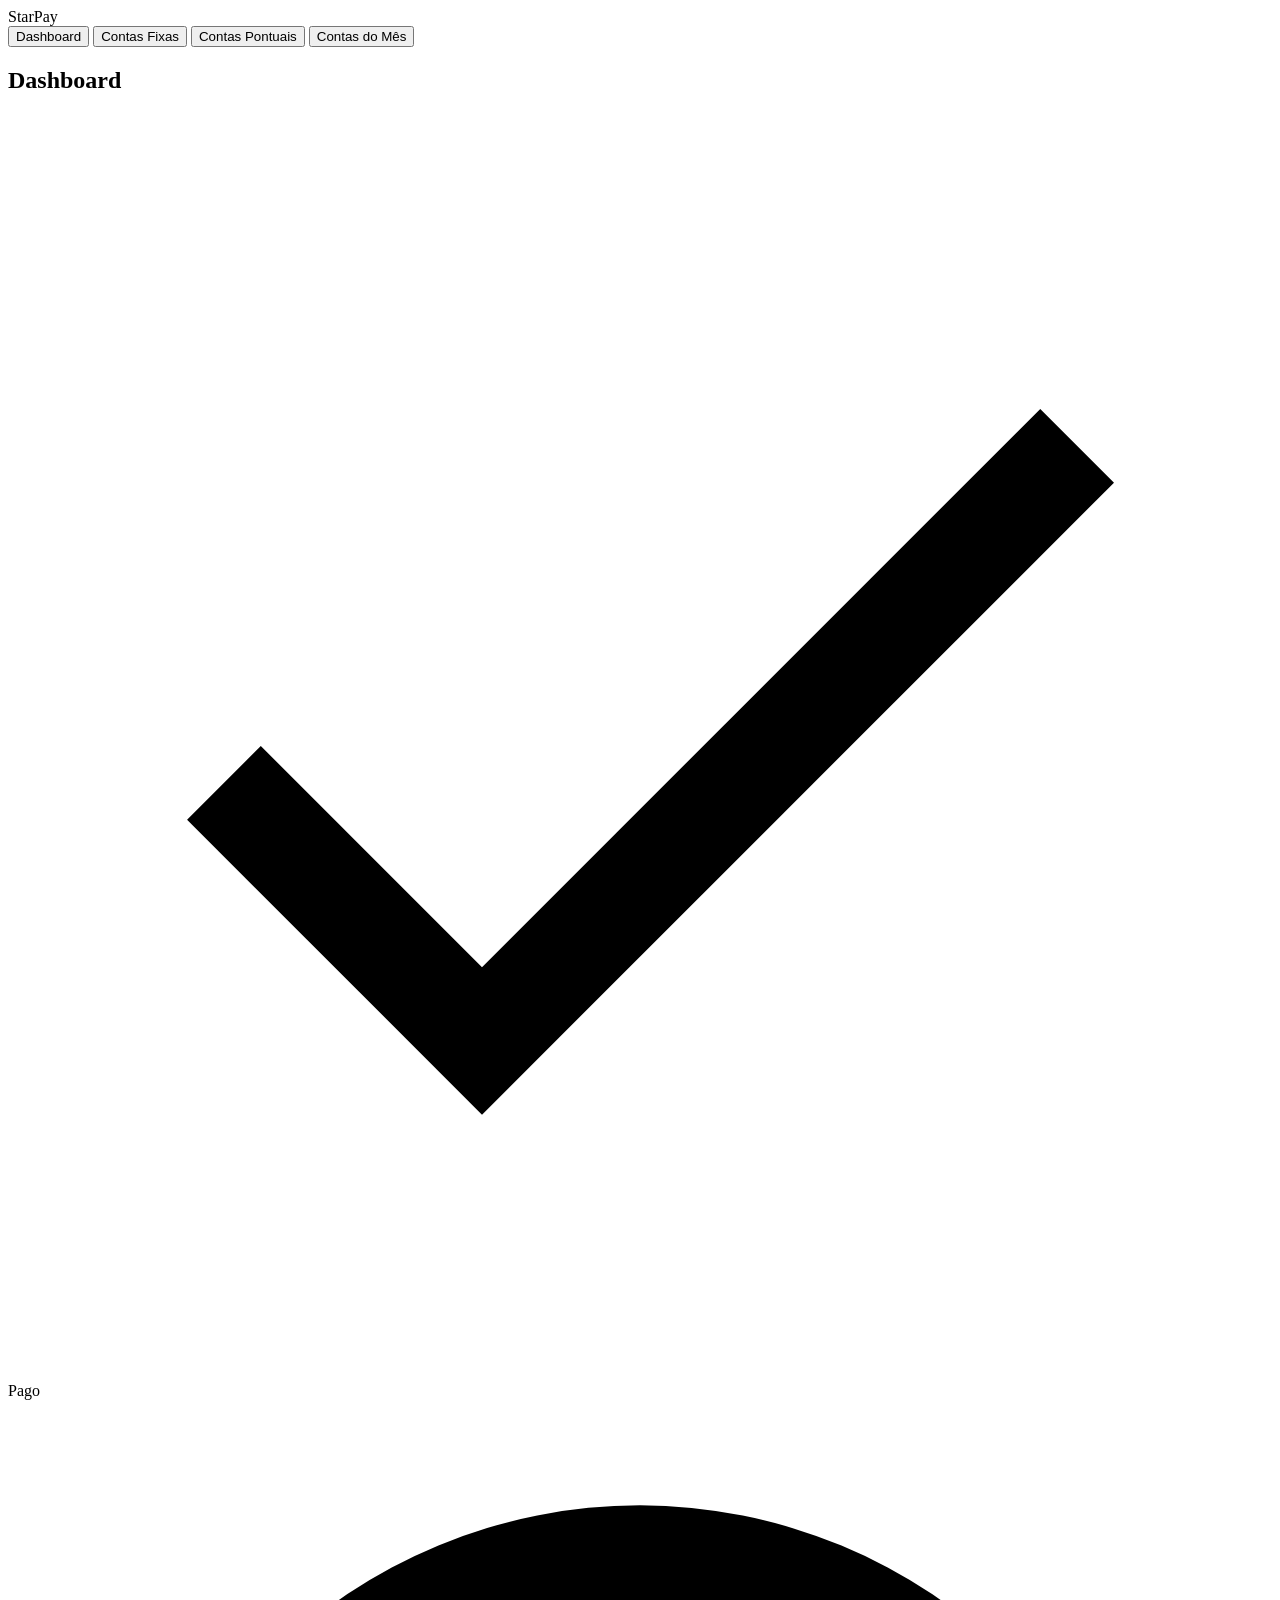
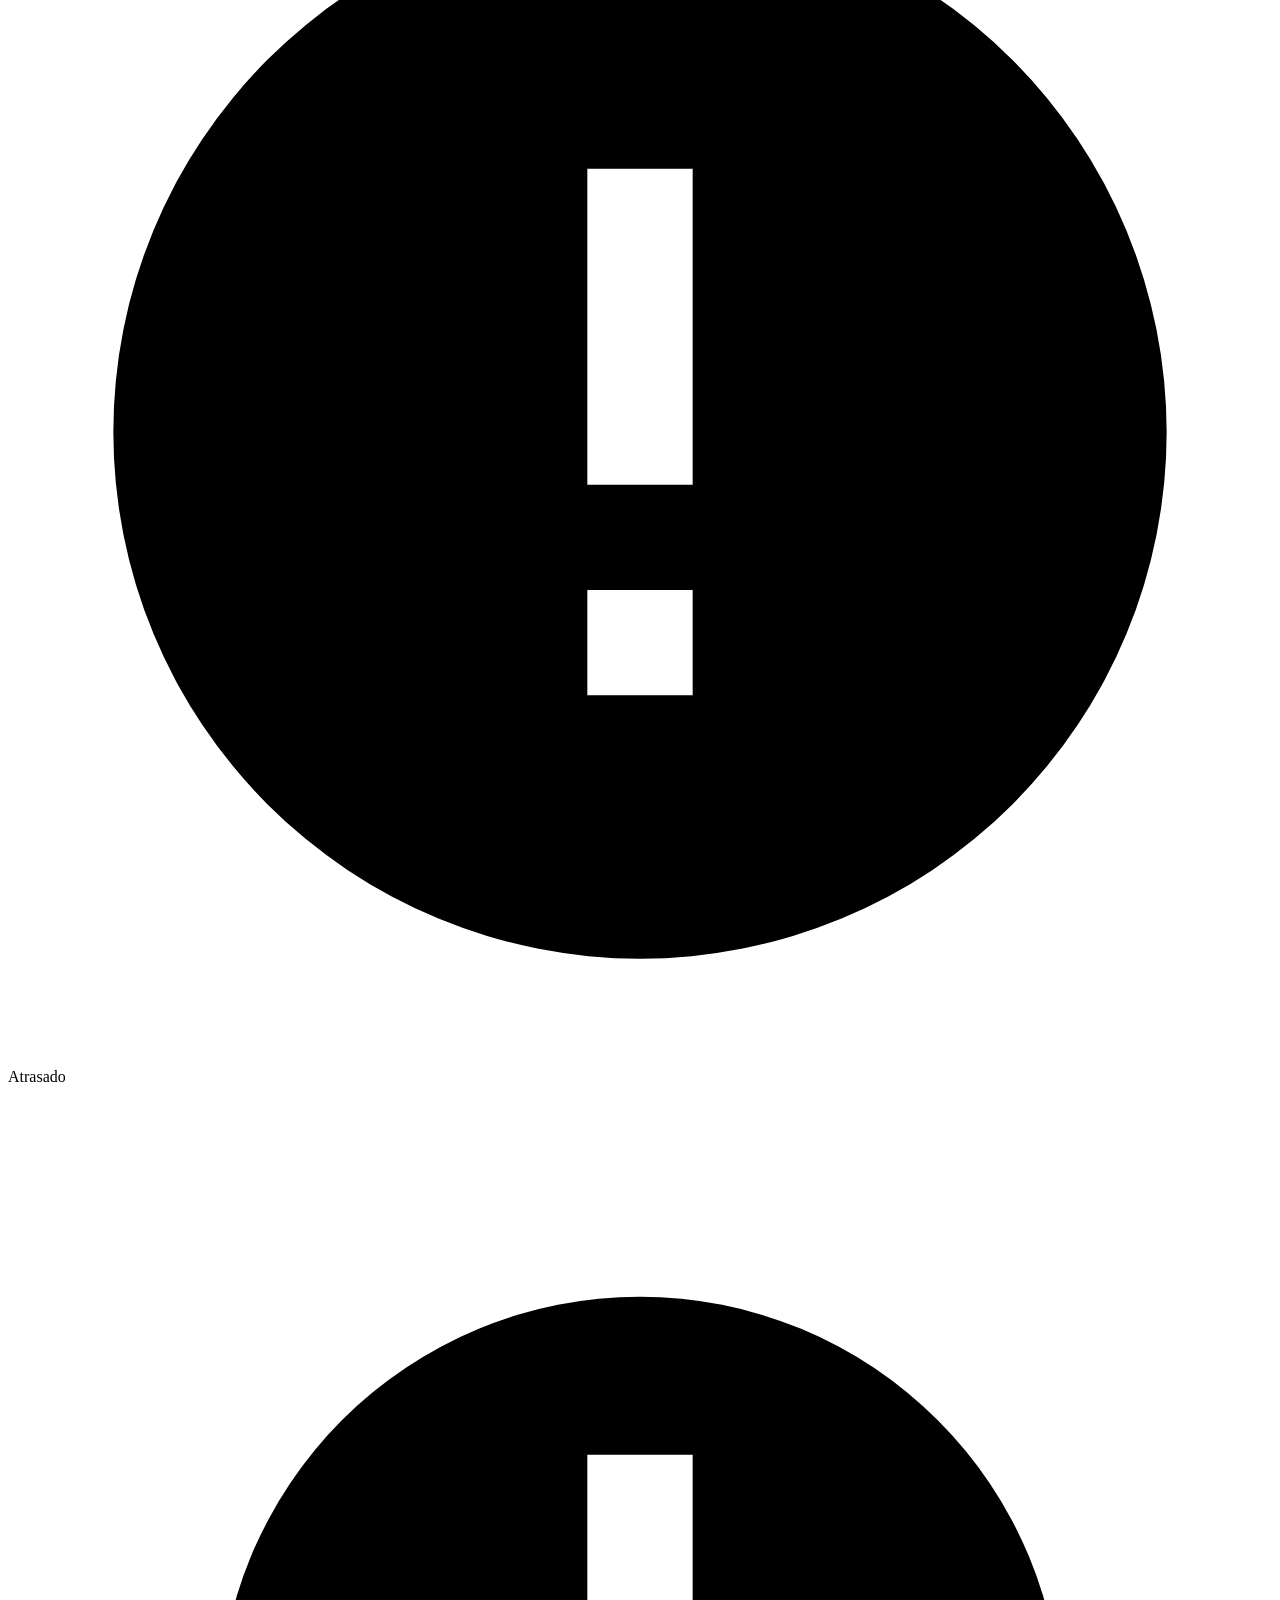
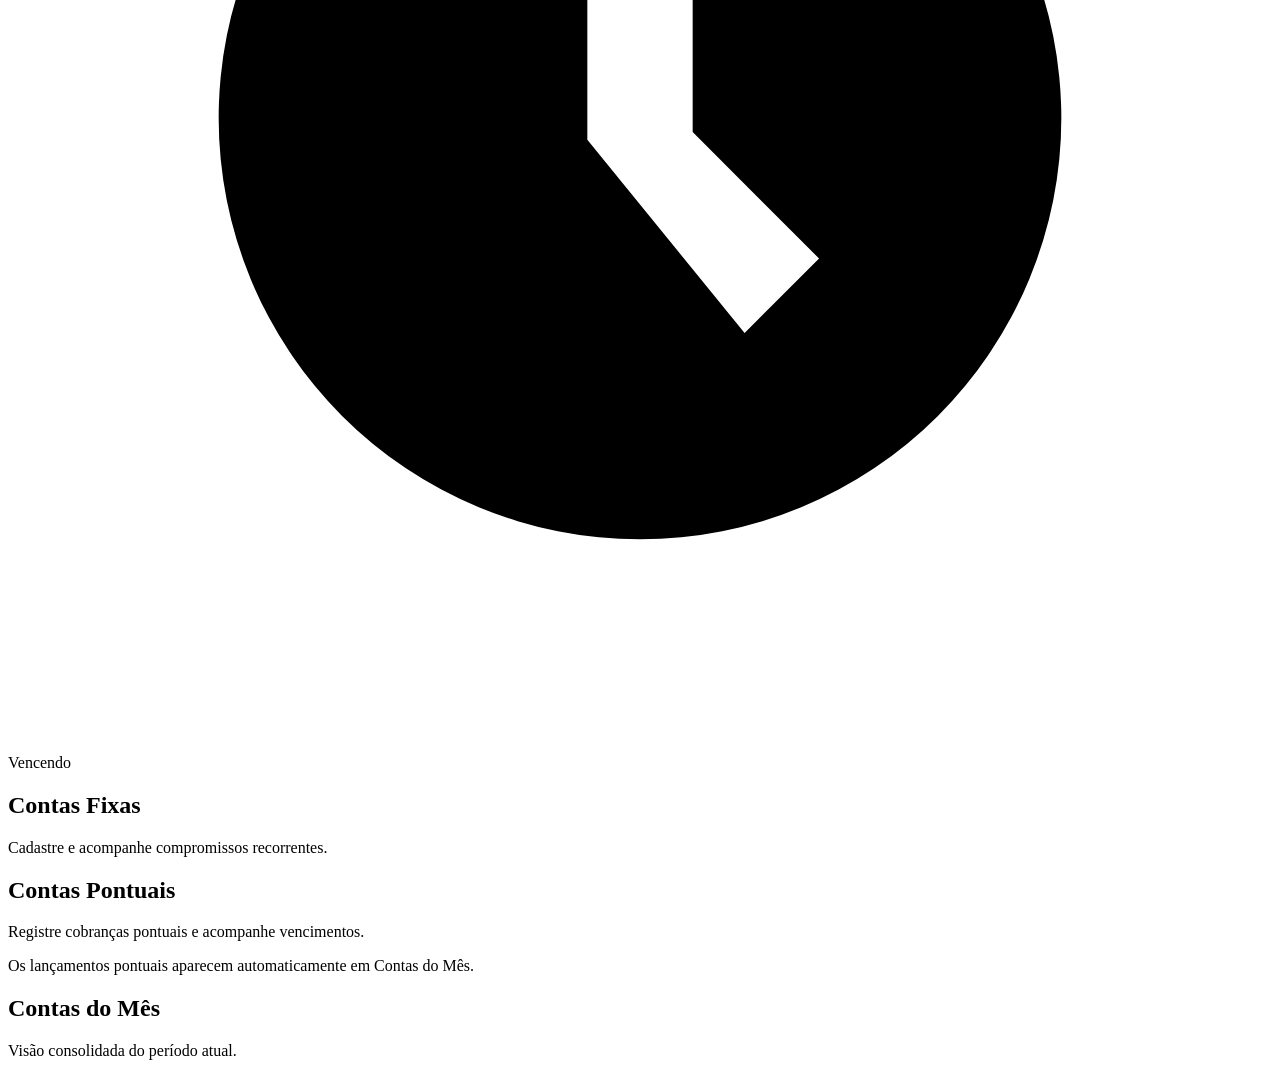
==== commit e79f9a01: "Consolidate webapp and add Apps Script linkage guide" ====
--- a/webapp/index.html
+++ b/webapp/index.html
@@ -1,114 +1,80 @@
 <!DOCTYPE html>
 <html lang="pt-BR">
-<head>
-  <meta charset="UTF-8" />
-  <meta name="viewport" content="width=device-width, initial-scale=1.0" />
-  <title>StarPay | Controle de Contas</title>
-  <?!= include('Styles'); ?>
-</head>
-<body>
-  <header class="top-nav">
-    <div class="logo">StarPay</div>
-    <nav class="nav-links">
-      <button class="nav-link" data-section="dashboard">Dashboard</button>
-      <button class="nav-link" data-section="contas-fixas">Contas Fixas</button>
-      <button class="nav-link" data-section="contas-pontuais">Contas Pontuais</button>
-      <button class="nav-link" data-section="contas-mes">Contas do Mês</button>
-    </nav>
-  </header>
-
-  <main class="main-container">
-    <section id="dashboard" class="page-section active">
-      <div class="section-header">
-        <h1>Dashboard</h1>
-        <div class="status-legends">
-          <div class="status-item">
-            <span class="status-icon paid" aria-hidden="true">
-              <svg viewBox="0 0 24 24" role="img" aria-label="Pago"><path d="M9 16.2 4.8 12l-1.4 1.4L9 19 21 7l-1.4-1.4z"></path></svg>
-            </span>
-            <span class="status-label">Pago</span>
-          </div>
-          <div class="status-item">
-            <span class="status-icon overdue" aria-hidden="true">
-              <svg viewBox="0 0 24 24" role="img" aria-label="Atrasado"><path d="M12 2a10 10 0 1 0 10 10A10.011 10.011 0 0 0 12 2zm1 11h-2V7h2zm0 4h-2v-2h2z"></path></svg>
-            </span>
-            <span class="status-label">Atrasado</span>
-          </div>
-          <div class="status-item">
-            <span class="status-icon due-soon" aria-hidden="true">
-              <svg viewBox="0 0 24 24" role="img" aria-label="Vencendo"><path d="M12 4a8 8 0 1 0 8 8 8.009 8.009 0 0 0-8-8zm1 8.268 2.4 2.4-1.414 1.414L11 12.414V7h2z"></path></svg>
-            </span>
-            <span class="status-label">Vencendo</span>
-          </div>
-        </div>
-      </div>
-      <?!= include('components/dashboard'); ?>
-    </section>
-
-    <section id="contas-fixas" class="page-section">
-      <div class="section-header">
-        <h1>Contas Fixas</h1>
-        <p class="section-subtitle">Cadastre e acompanhe os compromissos recorrentes do cliente.</p>
-      </div>
-      <div id="conta-fixa-container" class="content-block"></div>
-      <div id="lista-contas-fixas" class="content-placeholder">Listagem de contas fixas.</div>
-    </section>
-
-    <section id="contas-pontuais" class="page-section">
-      <div class="section-header">
-        <h1>Contas Pontuais</h1>
-        <p class="section-subtitle">Registre cobranças pontuais e acompanhe vencimentos.</p>
-      </div>
-      <div id="conta-pontual-container" class="content-block"></div>
-      <div id="lista-contas-pontuais" class="content-placeholder">Listagem de contas pontuais.</div>
-    </section>
-
-    <section id="contas-mes" class="page-section">
-      <div class="section-header">
-        <h1>Contas do Mês</h1>
-        <p class="section-subtitle">Visão consolidada de tudo que vence no período.</p>
-      </div>
-      <?!= include('contasMes'); ?>
-    </section>
-  </main>
-
-  <div id="toast-container" aria-live="polite" aria-atomic="true"></div>
-
-  <?!= include('App'); ?>
-  <?!= include('forms'); ?>
-
-  <script>
-    document.addEventListener('DOMContentLoaded', () => {
-      if (typeof loadDashboard === 'function') {
-        loadDashboard();
-      }
-
-      if (typeof carregarContasMes === 'function') {
-        carregarContasMes();
-      }
-    });
-  </script>
-</body>
-<html lang="en">
   <head>
     <meta charset="UTF-8" />
     <meta name="viewport" content="width=device-width, initial-scale=1.0" />
-    <title>StarPay WebApp</title>
-    <link rel="stylesheet" href="./styles.css" />
+    <title>StarPay | Controle de Contas</title>
+    <?!= include('Styles'); ?>
   </head>
   <body>
-    <div id="app" class="app-shell">
-      <header class="app-header">
-        <h1>StarPay</h1>
-        <p class="subtitle">Financial control dashboard</p>
-      </header>
-      <main class="app-main">
-        <section class="card" id="main-content">
-          <h2>Welcome</h2>
-          <p>Connect this shell to your Google Apps Script backend to start building the StarPay experience.</p>
-        </section>
-      </main>
-    </div>
-    <script type="module" src="./app.js"></script>
+    <header class="top-nav">
+      <div class="logo">StarPay</div>
+      <nav class="nav-links">
+        <button class="nav-link" data-section="dashboard">Dashboard</button>
+        <button class="nav-link" data-section="contas-fixas">Contas Fixas</button>
+        <button class="nav-link" data-section="contas-pontuais">Contas Pontuais</button>
+        <button class="nav-link" data-section="contas-mes">Contas do Mês</button>
+      </nav>
+    </header>
+
+    <main class="main-container">
+      <section id="dashboard" class="page-section active" data-section>
+        <div class="section-header">
+          <h1>Dashboard</h1>
+          <div class="status-legends">
+            <div class="status-item">
+              <span class="status-icon paid" aria-hidden="true">
+                <svg viewBox="0 0 24 24" role="img" aria-label="Pago"><path d="M9 16.2 4.8 12l-1.4 1.4L9 19 21 7l-1.4-1.4z"></path></svg>
+              </span>
+              <span class="status-label">Pago</span>
+            </div>
+            <div class="status-item">
+              <span class="status-icon overdue" aria-hidden="true">
+                <svg viewBox="0 0 24 24" role="img" aria-label="Atrasado"><path d="M12 2a10 10 0 1 0 10 10A10.011 10.011 0 0 0 12 2zm1 11h-2V7h2zm0 4h-2v-2h2z"></path></svg>
+              </span>
+              <span class="status-label">Atrasado</span>
+            </div>
+            <div class="status-item">
+              <span class="status-icon due-soon" aria-hidden="true">
+                <svg viewBox="0 0 24 24" role="img" aria-label="Vencendo"><path d="M12 4a8 8 0 1 0 8 8 8.009 8.009 0 0 0-8-8zm1 8.268 2.4 2.4-1.414 1.414L11 12.414V7h2z"></path></svg>
+              </span>
+              <span class="status-label">Vencendo</span>
+            </div>
+          </div>
+        </div>
+        <?!= include('components/dashboard'); ?>
+      </section>
+
+      <section id="contas-fixas" class="page-section" data-section>
+        <div class="section-header">
+          <h1>Contas Fixas</h1>
+          <p class="section-subtitle">Cadastre e acompanhe compromissos recorrentes.</p>
+        </div>
+        <div id="conta-fixa-container" class="content-block"></div>
+        <div id="lista-contas-fixas" class="content-block" aria-live="polite"></div>
+      </section>
+
+      <section id="contas-pontuais" class="page-section" data-section>
+        <div class="section-header">
+          <h1>Contas Pontuais</h1>
+          <p class="section-subtitle">Registre cobranças pontuais e acompanhe vencimentos.</p>
+        </div>
+        <div id="conta-pontual-container" class="content-block"></div>
+        <div id="lista-contas-pontuais" class="content-placeholder">Os lançamentos pontuais aparecem automaticamente em Contas do Mês.</div>
+      </section>
+
+      <section id="contas-mes" class="page-section" data-section>
+        <div class="section-header">
+          <h1>Contas do Mês</h1>
+          <p class="section-subtitle">Visão consolidada do período atual.</p>
+        </div>
+        <?!= include('contasMes'); ?>
+      </section>
+    </main>
+
+    <div id="toast-container" aria-live="polite" aria-atomic="true"></div>
+
+    <?!= include('App'); ?>
+    <?!= include('forms'); ?>
   </body>
 </html>
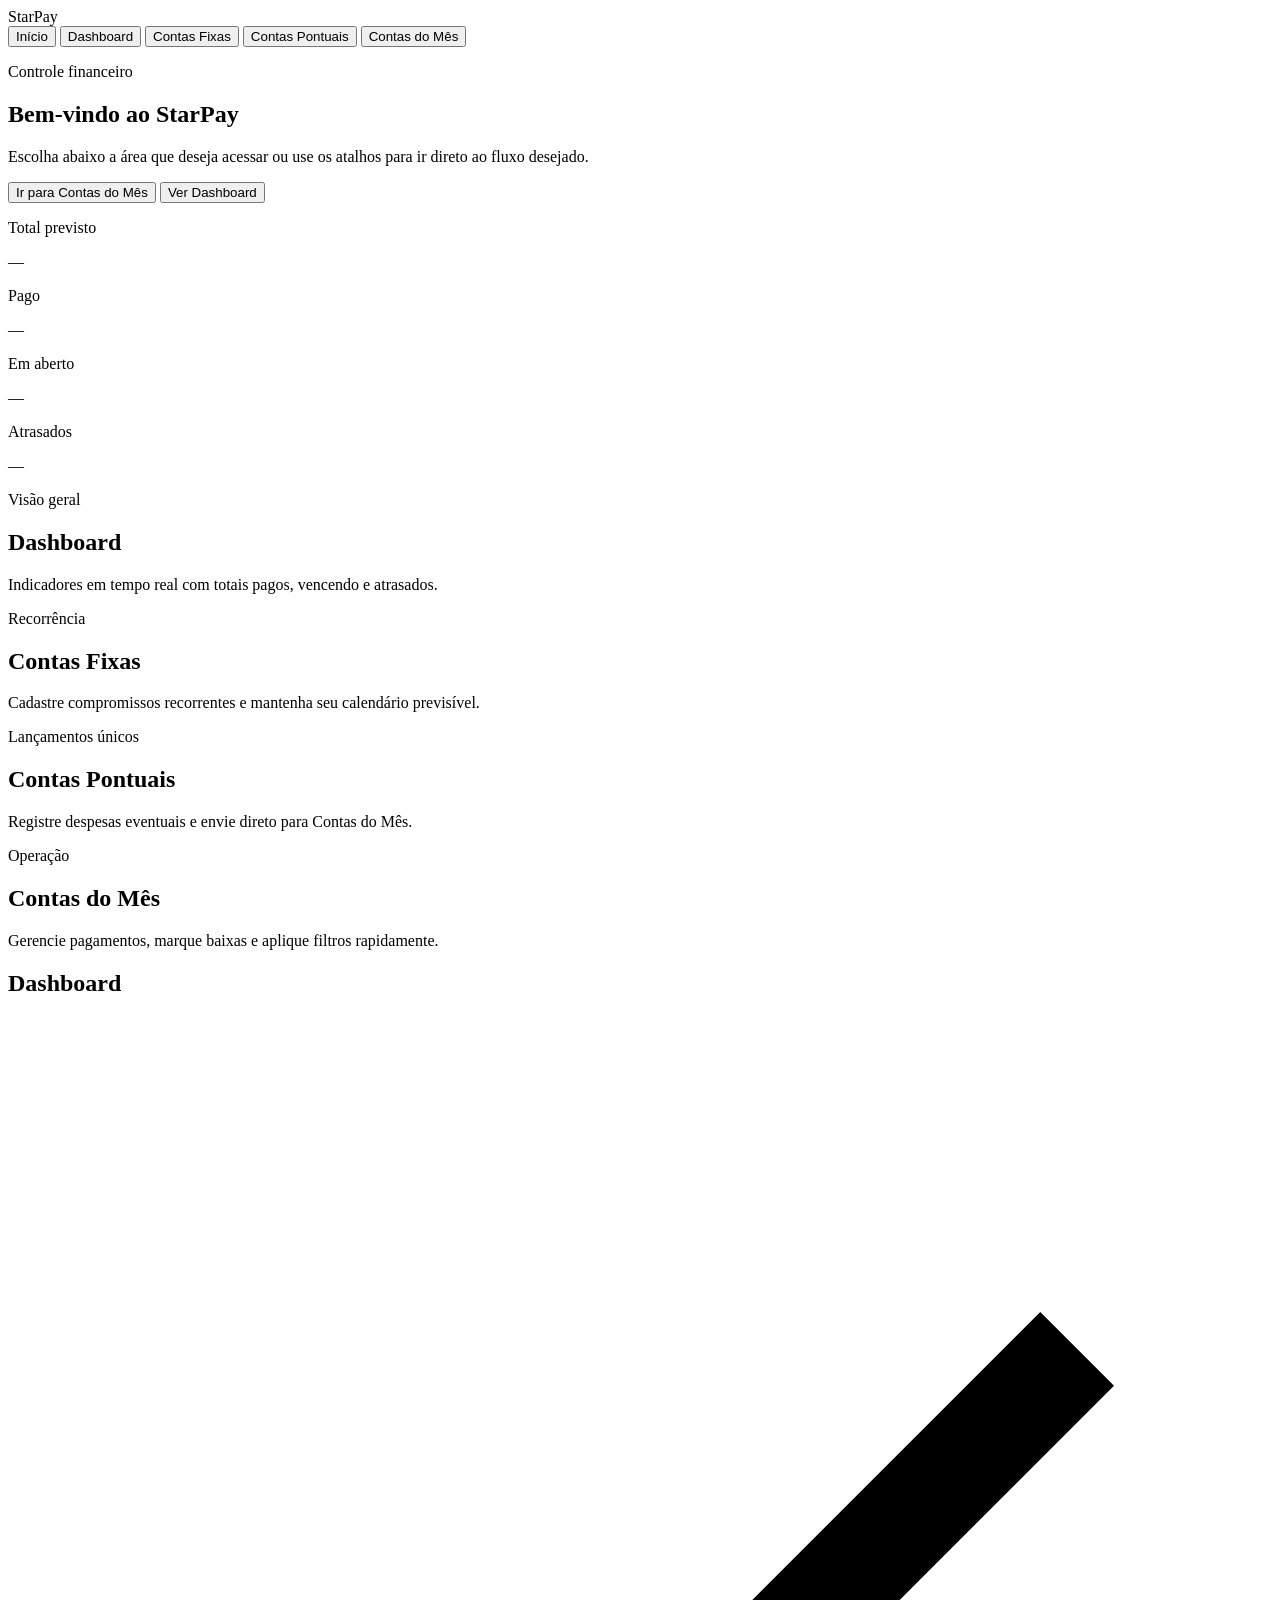
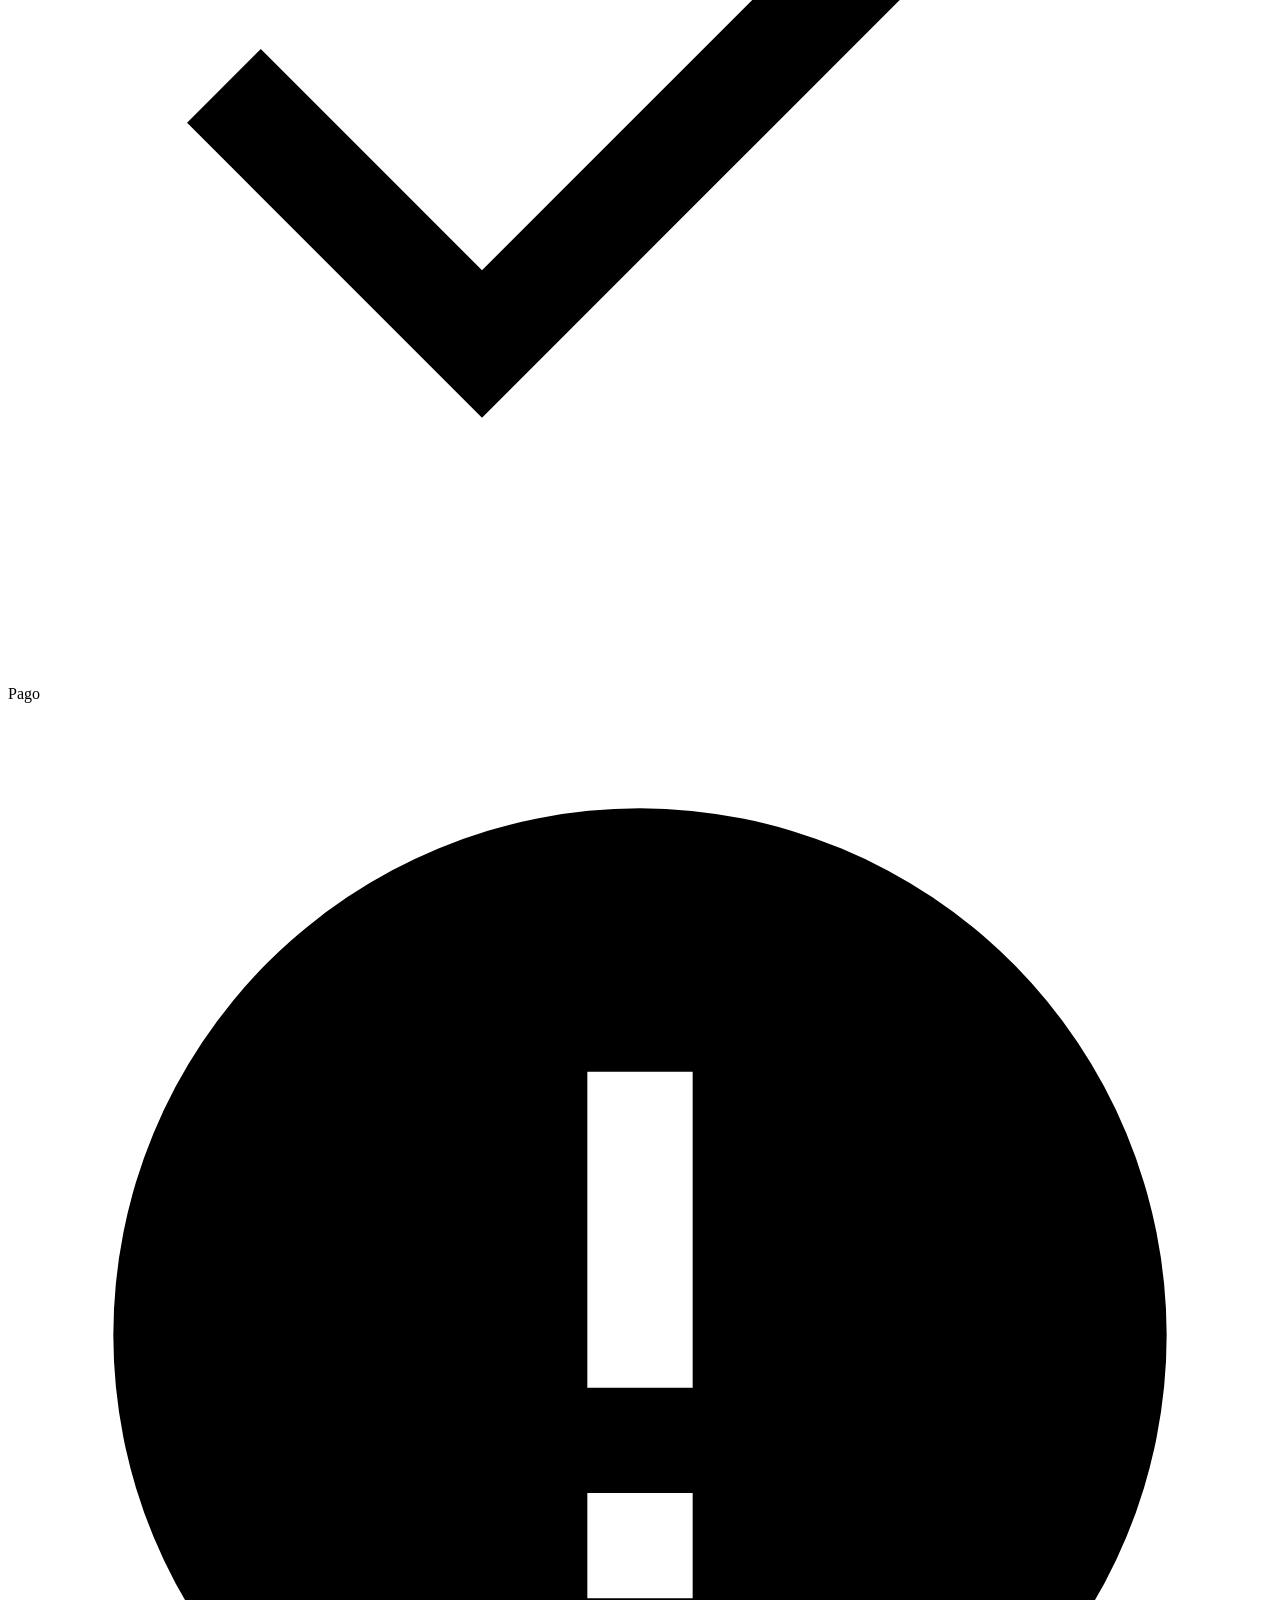
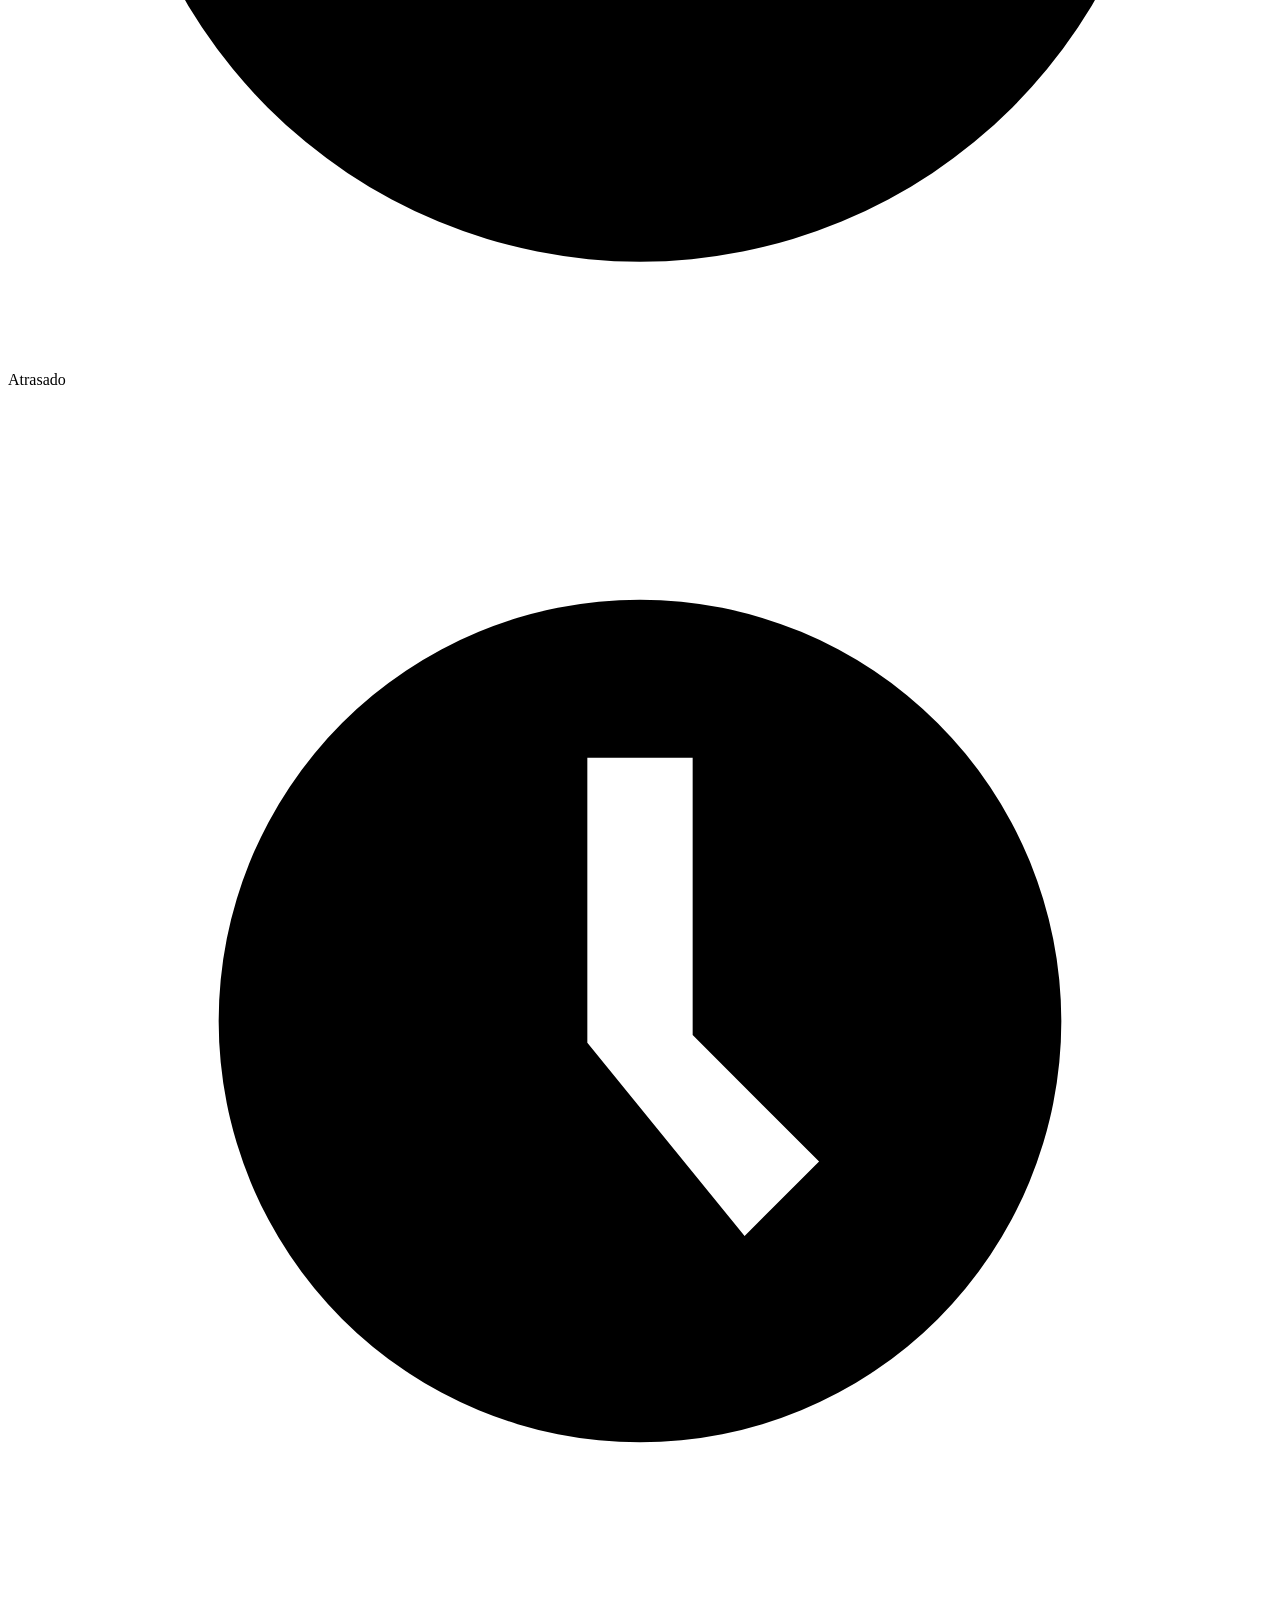
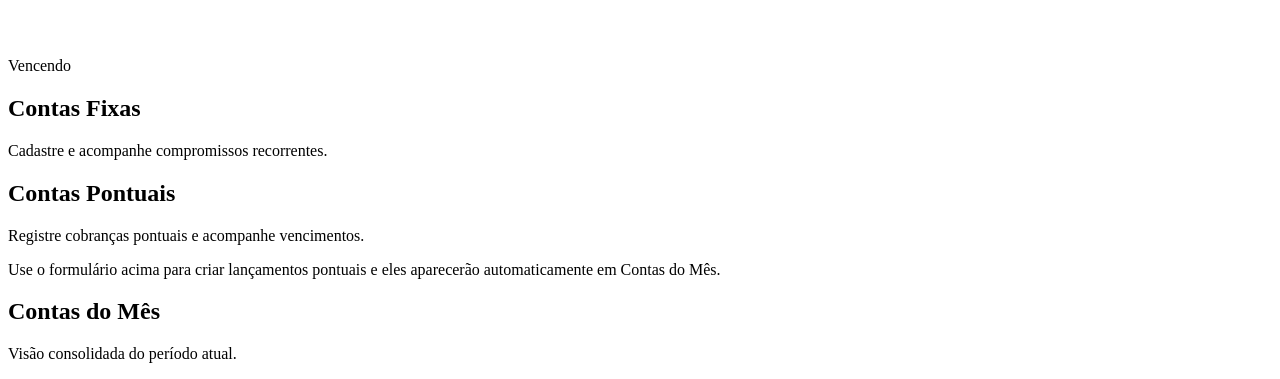
==== commit e4d475e1: "Merge pull request #18 from phdpazetto-lab/codex/plan-project-creation-steps-sq9xfa Add home navigat" ====
--- a/webapp/index.html
+++ b/webapp/index.html
@@ -10,6 +10,7 @@
     <header class="top-nav">
       <div class="logo">StarPay</div>
       <nav class="nav-links">
+        <button class="nav-link" data-section="home">Início</button>
         <button class="nav-link" data-section="dashboard">Dashboard</button>
         <button class="nav-link" data-section="contas-fixas">Contas Fixas</button>
         <button class="nav-link" data-section="contas-pontuais">Contas Pontuais</button>
@@ -18,7 +19,77 @@
     </header>
 
     <main class="main-container">
-      <section id="dashboard" class="page-section active" data-section>
+      <section id="home" class="page-section active" data-section>
+        <div class="home-hero">
+          <div class="home-hero__text">
+            <p class="eyebrow">Controle financeiro</p>
+            <h1>Bem-vindo ao StarPay</h1>
+            <p class="section-subtitle">Escolha abaixo a área que deseja acessar ou use os atalhos para ir direto ao fluxo desejado.</p>
+            <div class="home-actions">
+              <button class="btn btn-primary" data-section-card="contas-mes">Ir para Contas do Mês</button>
+              <button class="btn btn-secondary" data-section-card="dashboard">Ver Dashboard</button>
+            </div>
+          </div>
+          <div class="home-hero__kpis">
+            <div class="kpi-pill">
+              <p class="kpi-pill__label">Total previsto</p>
+              <p class="kpi-pill__value" id="kpi-previsto">—</p>
+            </div>
+            <div class="kpi-pill">
+              <p class="kpi-pill__label">Pago</p>
+              <p class="kpi-pill__value" id="kpi-pago">—</p>
+            </div>
+            <div class="kpi-pill">
+              <p class="kpi-pill__label">Em aberto</p>
+              <p class="kpi-pill__value" id="kpi-em-aberto">—</p>
+            </div>
+            <div class="kpi-pill warning">
+              <p class="kpi-pill__label">Atrasados</p>
+              <p class="kpi-pill__value" id="kpi-atrasado">—</p>
+            </div>
+          </div>
+        </div>
+
+        <div class="feature-grid">
+          <article class="feature-card" data-section-card="dashboard">
+            <div class="feature-icon feature-icon--dashboard" aria-hidden="true"></div>
+            <div>
+              <p class="feature-kicker">Visão geral</p>
+              <h2>Dashboard</h2>
+              <p class="feature-desc">Indicadores em tempo real com totais pagos, vencendo e atrasados.</p>
+            </div>
+          </article>
+
+          <article class="feature-card" data-section-card="contas-fixas">
+            <div class="feature-icon feature-icon--fixas" aria-hidden="true"></div>
+            <div>
+              <p class="feature-kicker">Recorrência</p>
+              <h2>Contas Fixas</h2>
+              <p class="feature-desc">Cadastre compromissos recorrentes e mantenha seu calendário previsível.</p>
+            </div>
+          </article>
+
+          <article class="feature-card" data-section-card="contas-pontuais">
+            <div class="feature-icon feature-icon--pontuais" aria-hidden="true"></div>
+            <div>
+              <p class="feature-kicker">Lançamentos únicos</p>
+              <h2>Contas Pontuais</h2>
+              <p class="feature-desc">Registre despesas eventuais e envie direto para Contas do Mês.</p>
+            </div>
+          </article>
+
+          <article class="feature-card" data-section-card="contas-mes">
+            <div class="feature-icon feature-icon--mensal" aria-hidden="true"></div>
+            <div>
+              <p class="feature-kicker">Operação</p>
+              <h2>Contas do Mês</h2>
+              <p class="feature-desc">Gerencie pagamentos, marque baixas e aplique filtros rapidamente.</p>
+            </div>
+          </article>
+        </div>
+      </section>
+
+      <section id="dashboard" class="page-section" data-section>
         <div class="section-header">
           <h1>Dashboard</h1>
           <div class="status-legends">
@@ -42,7 +113,7 @@
             </div>
           </div>
         </div>
-        <?!= include('components/dashboard'); ?>
+        <?!= include('Dashboard'); ?>
       </section>
 
       <section id="contas-fixas" class="page-section" data-section>
@@ -50,7 +121,9 @@
           <h1>Contas Fixas</h1>
           <p class="section-subtitle">Cadastre e acompanhe compromissos recorrentes.</p>
         </div>
-        <div id="conta-fixa-container" class="content-block"></div>
+        <div class="content-block">
+          <?!= include('Forms'); ?>
+        </div>
         <div id="lista-contas-fixas" class="content-block" aria-live="polite"></div>
       </section>
 
@@ -59,8 +132,7 @@
           <h1>Contas Pontuais</h1>
           <p class="section-subtitle">Registre cobranças pontuais e acompanhe vencimentos.</p>
         </div>
-        <div id="conta-pontual-container" class="content-block"></div>
-        <div id="lista-contas-pontuais" class="content-placeholder">Os lançamentos pontuais aparecem automaticamente em Contas do Mês.</div>
+        <div id="lista-contas-pontuais" class="content-placeholder">Use o formulário acima para criar lançamentos pontuais e eles aparecerão automaticamente em Contas do Mês.</div>
       </section>
 
       <section id="contas-mes" class="page-section" data-section>
@@ -68,13 +140,12 @@
           <h1>Contas do Mês</h1>
           <p class="section-subtitle">Visão consolidada do período atual.</p>
         </div>
-        <?!= include('contasMes'); ?>
+        <?!= include('ContasMes'); ?>
       </section>
     </main>
 
     <div id="toast-container" aria-live="polite" aria-atomic="true"></div>
 
     <?!= include('App'); ?>
-    <?!= include('forms'); ?>
   </body>
 </html>
